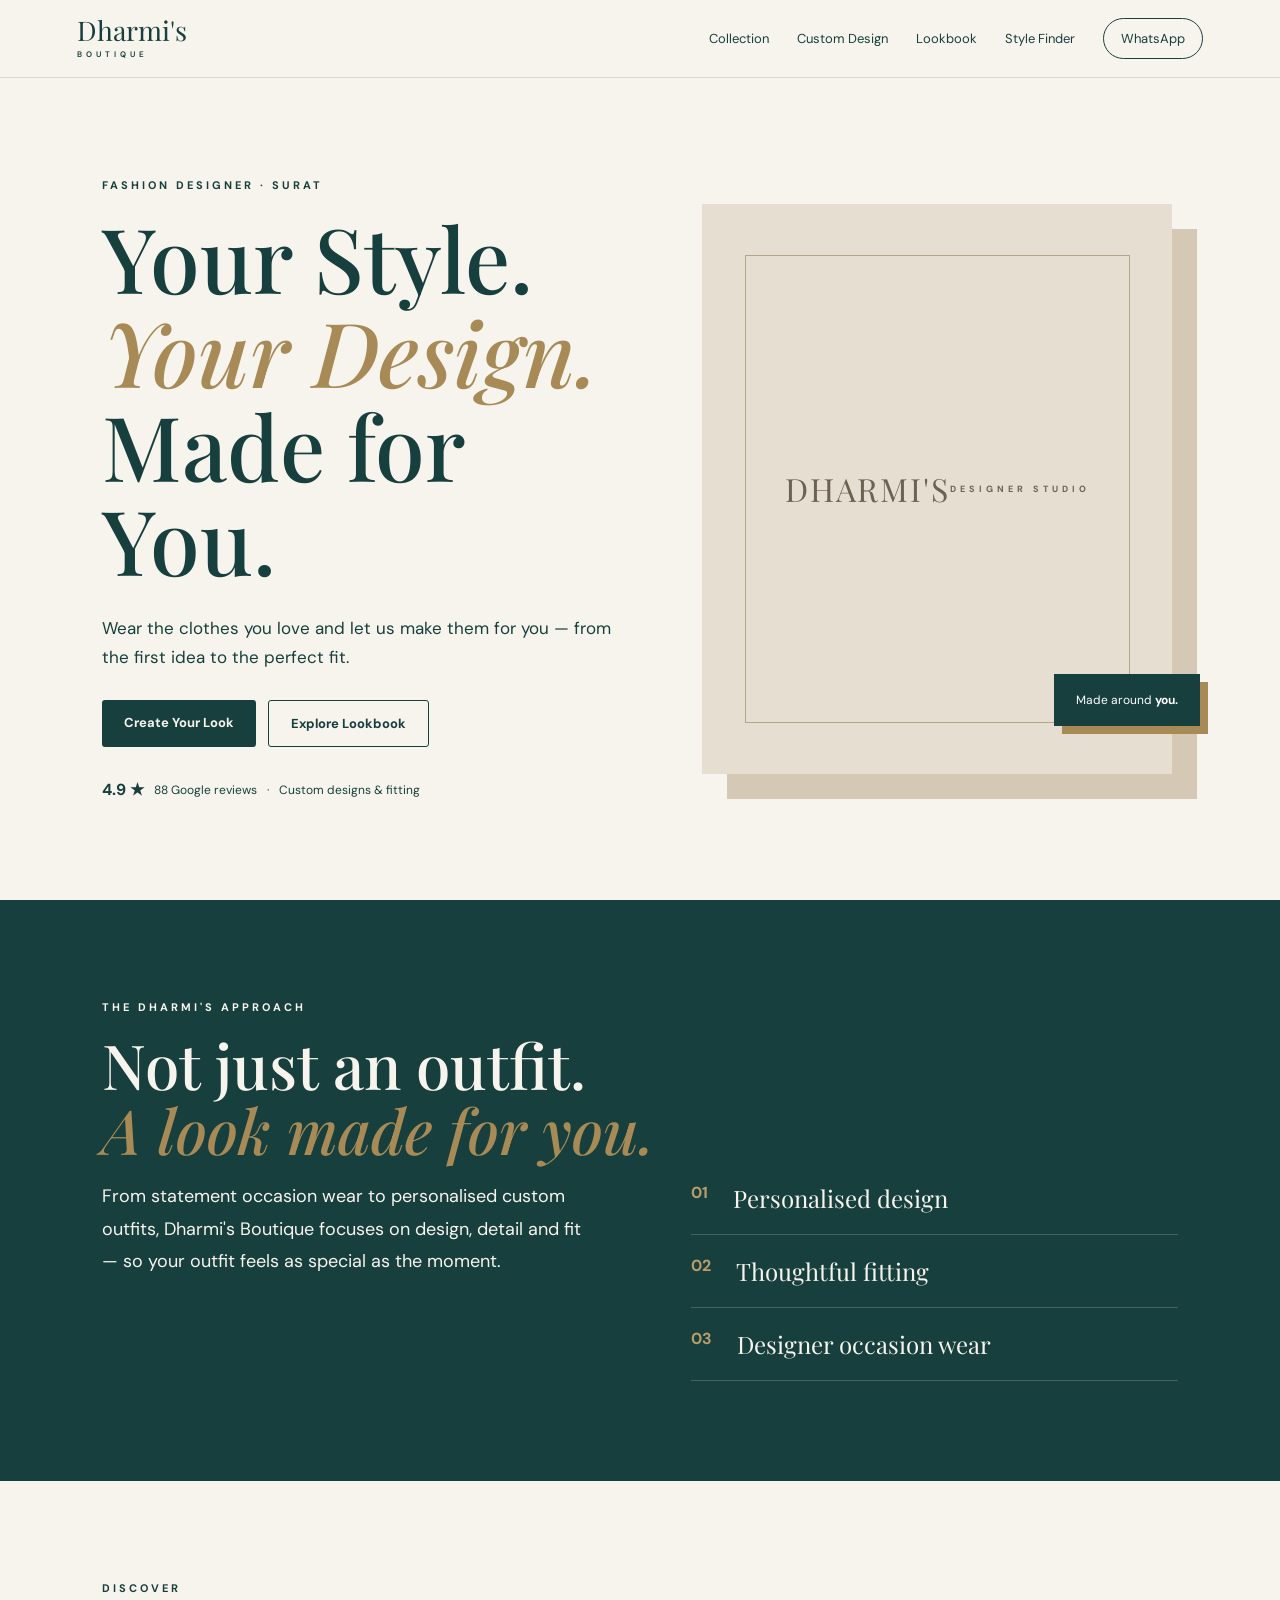
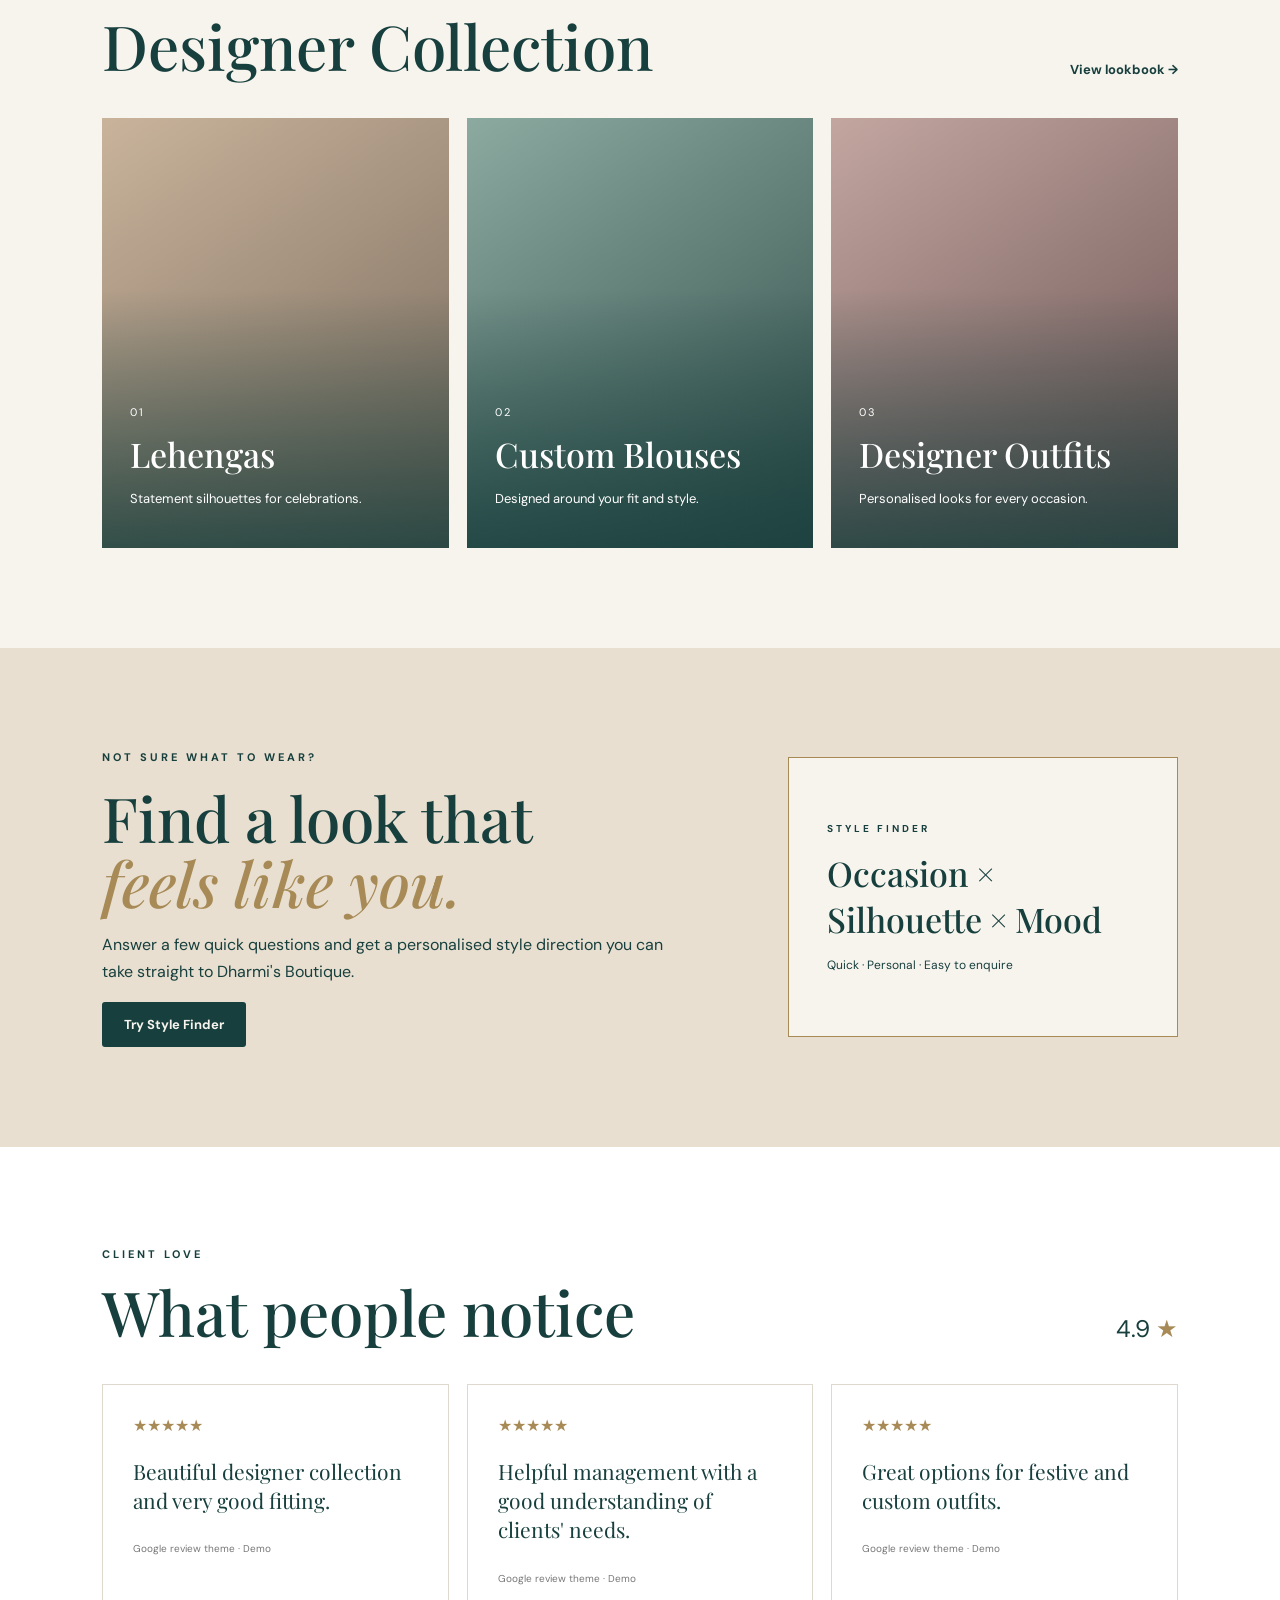
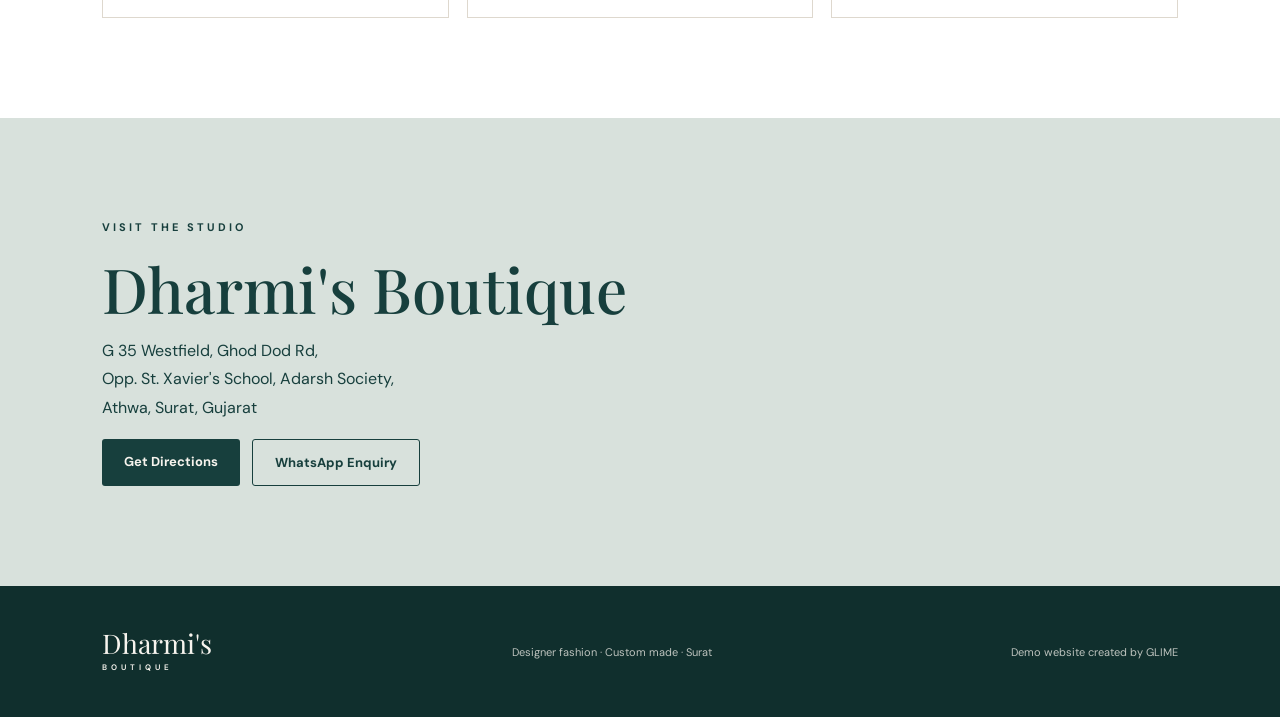
==== index.html @ 1c7befa6 "Add files via upload" ====
<!DOCTYPE html>
<html lang="en">
<head>
  <meta charset="UTF-8">
  <meta name="viewport" content="width=device-width, initial-scale=1.0">
  <meta name="description" content="Dharmi's Boutique — designer fashion, custom outfits and personalised styling in Surat.">
  <title>Dharmi's Boutique | Your Style. Your Design.</title>
  <link rel="preconnect" href="https://fonts.googleapis.com">
  <link rel="preconnect" href="https://fonts.gstatic.com" crossorigin>
  <link href="https://fonts.googleapis.com/css2?family=DM+Sans:wght@400;500;600;700&family=Playfair+Display:wght@500;600;700&display=swap" rel="stylesheet">
  <link rel="stylesheet" href="style.css">
</head>
<body>
<header class="site-header">
  <a class="brand" href="index.html"><span>Dharmi's</span><small>BOUTIQUE</small></a>
  <button class="menu-btn" aria-label="Open menu">☰</button>
  <nav class="nav">
    <a href="#collection">Collection</a>
    <a href="custom-design.html">Custom Design</a>
    <a href="lookbook.html">Lookbook</a>
    <a href="quiz.html">Style Finder</a>
    <a class="nav-cta" href="https://wa.me/917567504456?text=Hi%20Dharmi's%20Boutique%2C%20I%20would%20like%20to%20know%20more." target="_blank" rel="noopener">WhatsApp</a>
  </nav>
</header>

<main>
<section class="hero">
  <div class="hero-copy">
    <p class="eyebrow">FASHION DESIGNER · SURAT</p>
    <h1>Your Style.<br><em>Your Design.</em><br>Made for You.</h1>
    <p class="hero-text">Wear the clothes you love and let us make them for you — from the first idea to the perfect fit.</p>
    <div class="hero-actions">
      <a class="btn primary" href="custom-design.html">Create Your Look</a>
      <a class="btn secondary" href="lookbook.html">Explore Lookbook</a>
    </div>
    <div class="trust"><strong>4.9 ★</strong><span>88 Google reviews</span><span>·</span><span>Custom designs & fitting</span></div>
  </div>
  <div class="hero-art">
    <div class="hero-card">
      <div class="image-placeholder">DHARMI'S<br><small>DESIGNER STUDIO</small></div>
      <div class="floating-note">Made around <b>you.</b></div>
    </div>
  </div>
</section>

<section class="intro section">
  <p class="eyebrow">THE DHARMI'S APPROACH</p>
  <h2>Not just an outfit.<br><em>A look made for you.</em></h2>
  <div class="intro-grid">
    <p>From statement occasion wear to personalised custom outfits, Dharmi's Boutique focuses on design, detail and fit — so your outfit feels as special as the moment.</p>
    <div class="feature-list">
      <div><b>01</b><span>Personalised design</span></div>
      <div><b>02</b><span>Thoughtful fitting</span></div>
      <div><b>03</b><span>Designer occasion wear</span></div>
    </div>
  </div>
</section>

<section id="collection" class="section collection">
  <div class="section-head">
    <div><p class="eyebrow">DISCOVER</p><h2>Designer Collection</h2></div>
    <a href="lookbook.html" class="text-link">View lookbook →</a>
  </div>
  <div class="collection-grid">
    <article class="collection-card card-one"><div><span>01</span><h3>Lehengas</h3><p>Statement silhouettes for celebrations.</p></div></article>
    <article class="collection-card card-two"><div><span>02</span><h3>Custom Blouses</h3><p>Designed around your fit and style.</p></div></article>
    <article class="collection-card card-three"><div><span>03</span><h3>Designer Outfits</h3><p>Personalised looks for every occasion.</p></div></article>
  </div>
</section>

<section class="finder section">
  <div>
    <p class="eyebrow">NOT SURE WHAT TO WEAR?</p>
    <h2>Find a look that<br><em>feels like you.</em></h2>
    <p>Answer a few quick questions and get a personalised style direction you can take straight to Dharmi's Boutique.</p>
    <a class="btn primary" href="quiz.html">Try Style Finder</a>
  </div>
  <div class="finder-box"><span>STYLE FINDER</span><strong>Occasion × Silhouette × Mood</strong><small>Quick · Personal · Easy to enquire</small></div>
</section>

<section class="reviews section">
  <div class="section-head">
    <div><p class="eyebrow">CLIENT LOVE</p><h2>What people notice</h2></div>
    <div class="rating">4.9 <span>★</span></div>
  </div>
  <div class="review-grid">
    <div class="review"><span>★★★★★</span><p>Beautiful designer collection and very good fitting.</p><small>Google review theme · Demo</small></div>
    <div class="review"><span>★★★★★</span><p>Helpful management with a good understanding of clients' needs.</p><small>Google review theme · Demo</small></div>
    <div class="review"><span>★★★★★</span><p>Great options for festive and custom outfits.</p><small>Google review theme · Demo</small></div>
  </div>
</section>

<section class="location section">
  <div><p class="eyebrow">VISIT THE STUDIO</p><h2>Dharmi's Boutique</h2>
    <p>G 35 Westfield, Ghod Dod Rd,<br>Opp. St. Xavier's School, Adarsh Society,<br>Athwa, Surat, Gujarat</p>
    <div class="hero-actions"><a class="btn primary" href="https://www.google.com/maps/search/?api=1&query=Dharmi%27s%20Boutique%20G%2035%20Westfield%20Ghod%20Dod%20Road%20Surat" target="_blank" rel="noopener">Get Directions</a><a class="btn secondary" href="https://wa.me/917567504456" target="_blank" rel="noopener">WhatsApp Enquiry</a></div>
  </div>
</section>
</main>

<footer><div class="brand"><span>Dharmi's</span><small>BOUTIQUE</small></div><p>Designer fashion · Custom made · Surat</p><p>Demo website created by GLIME</p></footer>
<script src="script.js"></script>
</body>
</html>
---- style.css ----
*{box-sizing:border-box}html{scroll-behavior:smooth}body{margin:0;background:#f7f4ee;color:#173f3d;font-family:"DM Sans",sans-serif}a{color:inherit;text-decoration:none}.site-header{height:78px;display:flex;align-items:center;justify-content:space-between;padding:0 6vw;border-bottom:1px solid #ddd8cd;background:#f7f4eecc;backdrop-filter:blur(10px);position:sticky;top:0;z-index:10}.brand{display:flex;flex-direction:column;line-height:.9;font-family:"Playfair Display",serif;font-size:27px}.brand small{font:600 8px "DM Sans";letter-spacing:4px;margin-top:7px}.nav{display:flex;align-items:center;gap:28px;font-size:13px}.nav a:hover,.text-link:hover{opacity:.65}.nav-cta{padding:11px 17px;border:1px solid #173f3d;border-radius:30px}.menu-btn{display:none;background:none;border:0;font-size:25px;color:#173f3d}.hero{min-height:calc(100vh - 78px);display:grid;grid-template-columns:1.05fr .95fr;align-items:center;padding:7vw 8vw;gap:5vw}.eyebrow{font-size:11px;letter-spacing:3px;font-weight:700;margin:0 0 18px}.hero h1,h2{font-family:"Playfair Display",serif;font-weight:500;line-height:1.05}.hero h1{font-size:clamp(50px,7vw,91px);margin:0}.hero h1 em,h2 em{font-weight:500;color:#a78a55}.hero-text{font-size:17px;line-height:1.7;max-width:560px;margin:28px 0}.hero-actions{display:flex;gap:12px;flex-wrap:wrap}.btn{display:inline-block;padding:14px 22px;border-radius:3px;font-weight:700;font-size:13px}.primary{background:#173f3d;color:#f7f4ee}.secondary{border:1px solid #173f3d}.trust{display:flex;gap:10px;align-items:center;margin-top:32px;font-size:12px;flex-wrap:wrap}.trust strong{font-size:16px}.hero-art{display:flex;justify-content:center}.hero-card{width:min(470px,100%);height:570px;background:#e5ded1;position:relative;display:flex;align-items:center;justify-content:center;box-shadow:25px 25px 0 #d5c8b5}.image-placeholder{width:82%;height:82%;display:flex;align-items:center;justify-content:center;text-align:center;border:1px solid #b5a58c;color:#6d6252;font-family:"Playfair Display",serif;font-size:32px;letter-spacing:2px;line-height:1.2}.image-placeholder small{font:700 9px "DM Sans";letter-spacing:4px}.floating-note{position:absolute;right:-28px;bottom:48px;background:#173f3d;color:#fff;padding:18px 22px;font-size:12px;box-shadow:8px 8px 0 #a78a55}.section{padding:100px 8vw}.intro{background:#173f3d;color:#f7f4ee}.intro h2,.finder h2{font-size:clamp(42px,5vw,70px);margin:0 0 45px}.intro-grid{display:grid;grid-template-columns:1fr 1fr;gap:8vw}.intro-grid>p{font-size:18px;line-height:1.8;max-width:520px}.feature-list div{display:flex;gap:25px;padding:20px 0;border-bottom:1px solid #42625f}.feature-list b{color:#b99d6a}.feature-list span{font-family:"Playfair Display";font-size:24px}.section-head{display:flex;justify-content:space-between;align-items:end;margin-bottom:40px}.section h2{font-size:clamp(38px,5vw,62px);margin:0}.text-link{font-weight:700;font-size:13px}.collection-grid{display:grid;grid-template-columns:repeat(3,1fr);gap:18px}.collection-card{min-height:430px;padding:28px;display:flex;align-items:end;position:relative;overflow:hidden;background:#ddd0bd}.collection-card:before{content:"";position:absolute;inset:0;background:linear-gradient(transparent 40%,rgba(23,63,61,.78));}.collection-card>div{position:relative;color:#fff}.card-one{background:linear-gradient(145deg,#c9b39b,#76685b)}.card-two{background:linear-gradient(145deg,#8caaa0,#304c48)}.card-three{background:linear-gradient(145deg,#c3a6a0,#665050)}.collection-card span{font-size:11px;letter-spacing:2px}.collection-card h3{font:500 34px "Playfair Display";margin:10px 0}.collection-card p{font-size:13px}.finder{background:#e8dfd0;display:grid;grid-template-columns:1.2fr .8fr;gap:8vw;align-items:center}.finder p{max-width:580px;line-height:1.7}.finder-box{min-height:280px;border:1px solid #a78a55;padding:38px;display:flex;flex-direction:column;justify-content:center;gap:15px;background:#f7f4ee}.finder-box span{font-size:10px;letter-spacing:3px;font-weight:700}.finder-box strong{font:500 34px "Playfair Display"}.finder-box small{font-size:12px}.reviews{background:#fff}.rating{font-size:24px}.rating span,.review span{color:#a78a55}.review-grid{display:grid;grid-template-columns:repeat(3,1fr);gap:18px}.review{padding:30px;border:1px solid #ded8ce;min-height:190px}.review p{font-family:"Playfair Display";font-size:21px;line-height:1.4}.review small{font-size:10px;color:#777}.location{background:#d8e1dc}.location p{line-height:1.8}footer{padding:45px 8vw;display:flex;justify-content:space-between;align-items:center;gap:20px;flex-wrap:wrap;background:#102f2d;color:#f7f4ee}footer p{font-size:11px;opacity:.75}.quiz-wrap{max-width:850px;margin:auto}.quiz-card{background:#fff;padding:40px;border:1px solid #ded8ce}.question{margin-bottom:35px}.question h3{font:500 28px "Playfair Display"}.options{display:flex;flex-wrap:wrap;gap:10px}.options button{padding:13px 18px;border:1px solid #cfc7b9;background:#f7f4ee;border-radius:2px;cursor:pointer;color:#173f3d}.options button.active{background:#173f3d;color:#fff}.result{margin-top:30px;padding:25px;background:#e8dfd0;display:none}.form-grid{display:grid;grid-template-columns:1fr 1fr;gap:15px}.input,textarea,select{width:100%;padding:14px;border:1px solid #cfc7b9;background:#fff;font:inherit}.full{grid-column:1/-1}textarea{min-height:120px}.lookbook-frame{min-height:65vh;background:#fff;border:1px solid #ddd8cd;padding:30px}.glime-status{padding:12px 16px;background:#e8dfd0;font-size:12px;margin-bottom:20px}@media(max-width:800px){.nav{display:none}.menu-btn{display:block}.site-header{padding:0 5vw}.hero{grid-template-columns:1fr;padding:60px 7vw}.hero-art{margin-top:35px}.hero-card{height:430px}.intro-grid,.finder,.collection-grid,.review-grid{grid-template-columns:1fr}.section{padding:70px 7vw}.section-head{align-items:start;gap:20px;flex-direction:column}.form-grid{grid-template-columns:1fr}.full{grid-column:auto}}
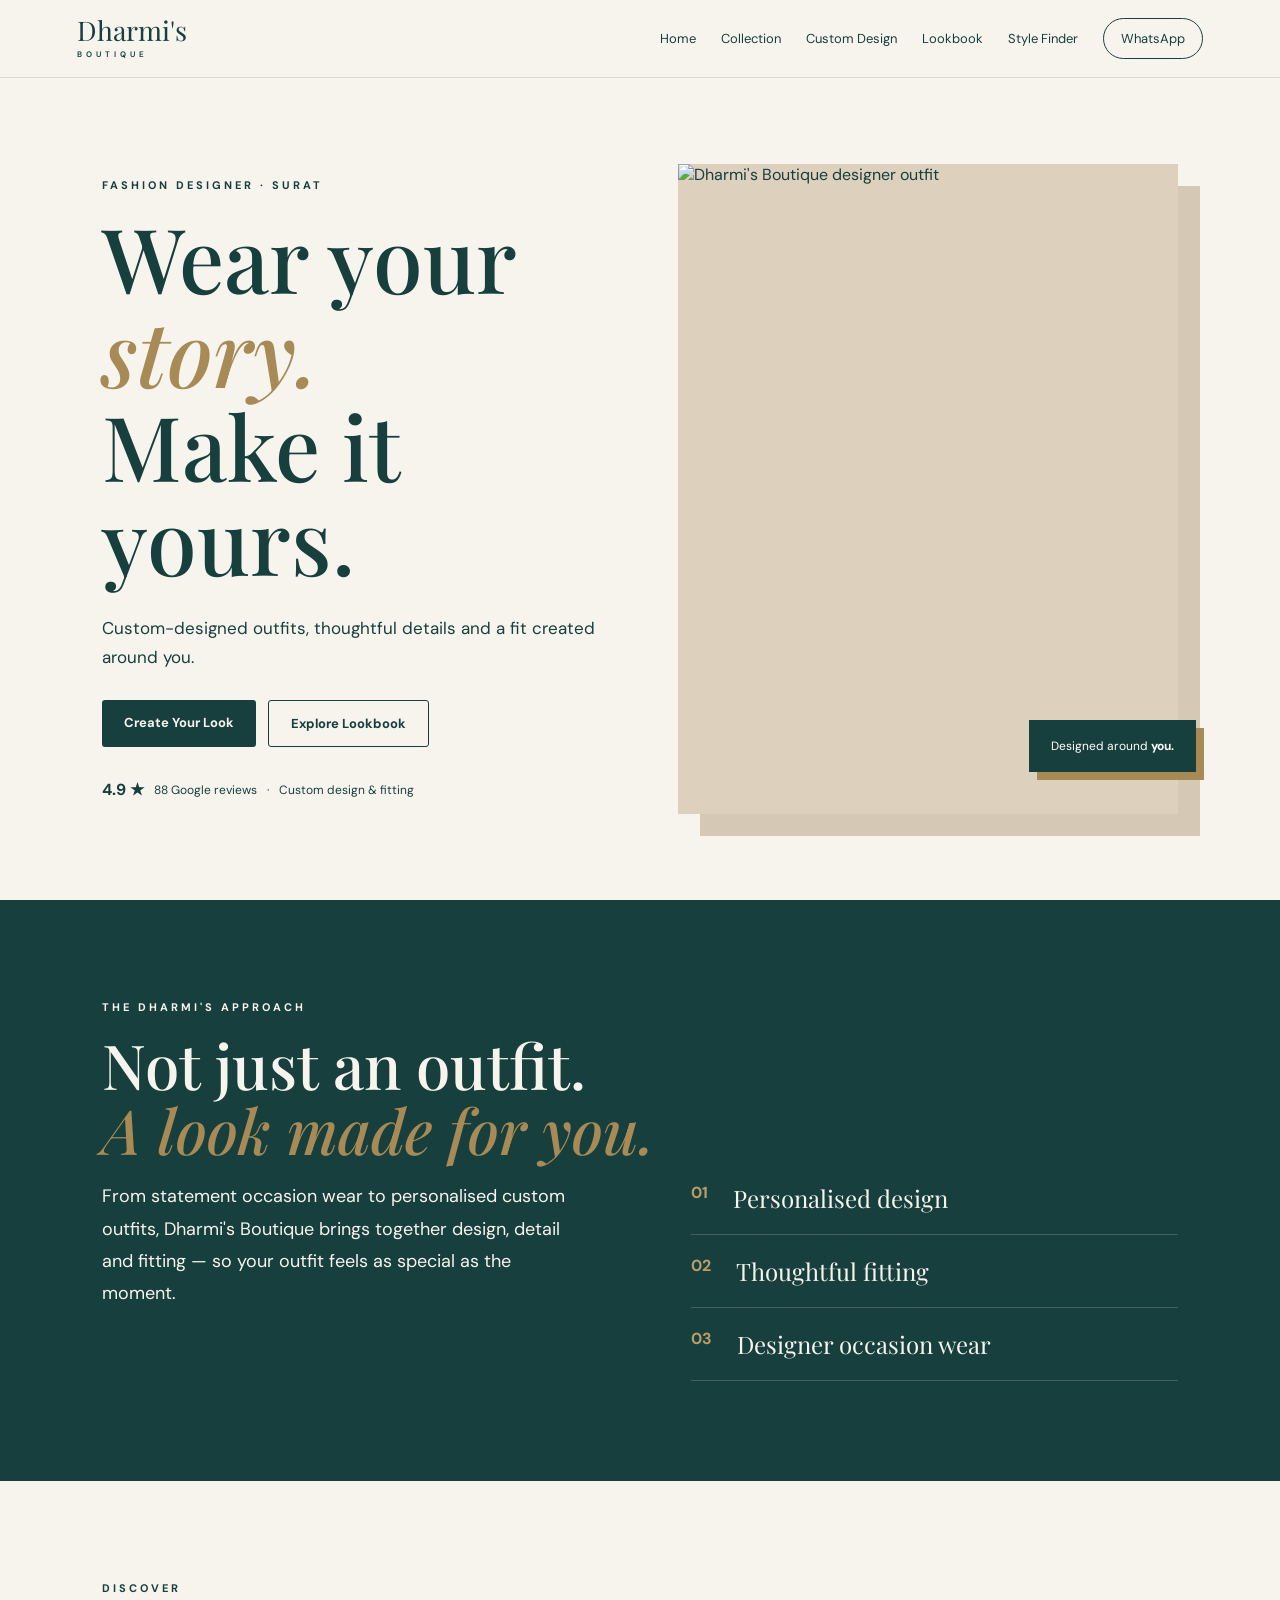
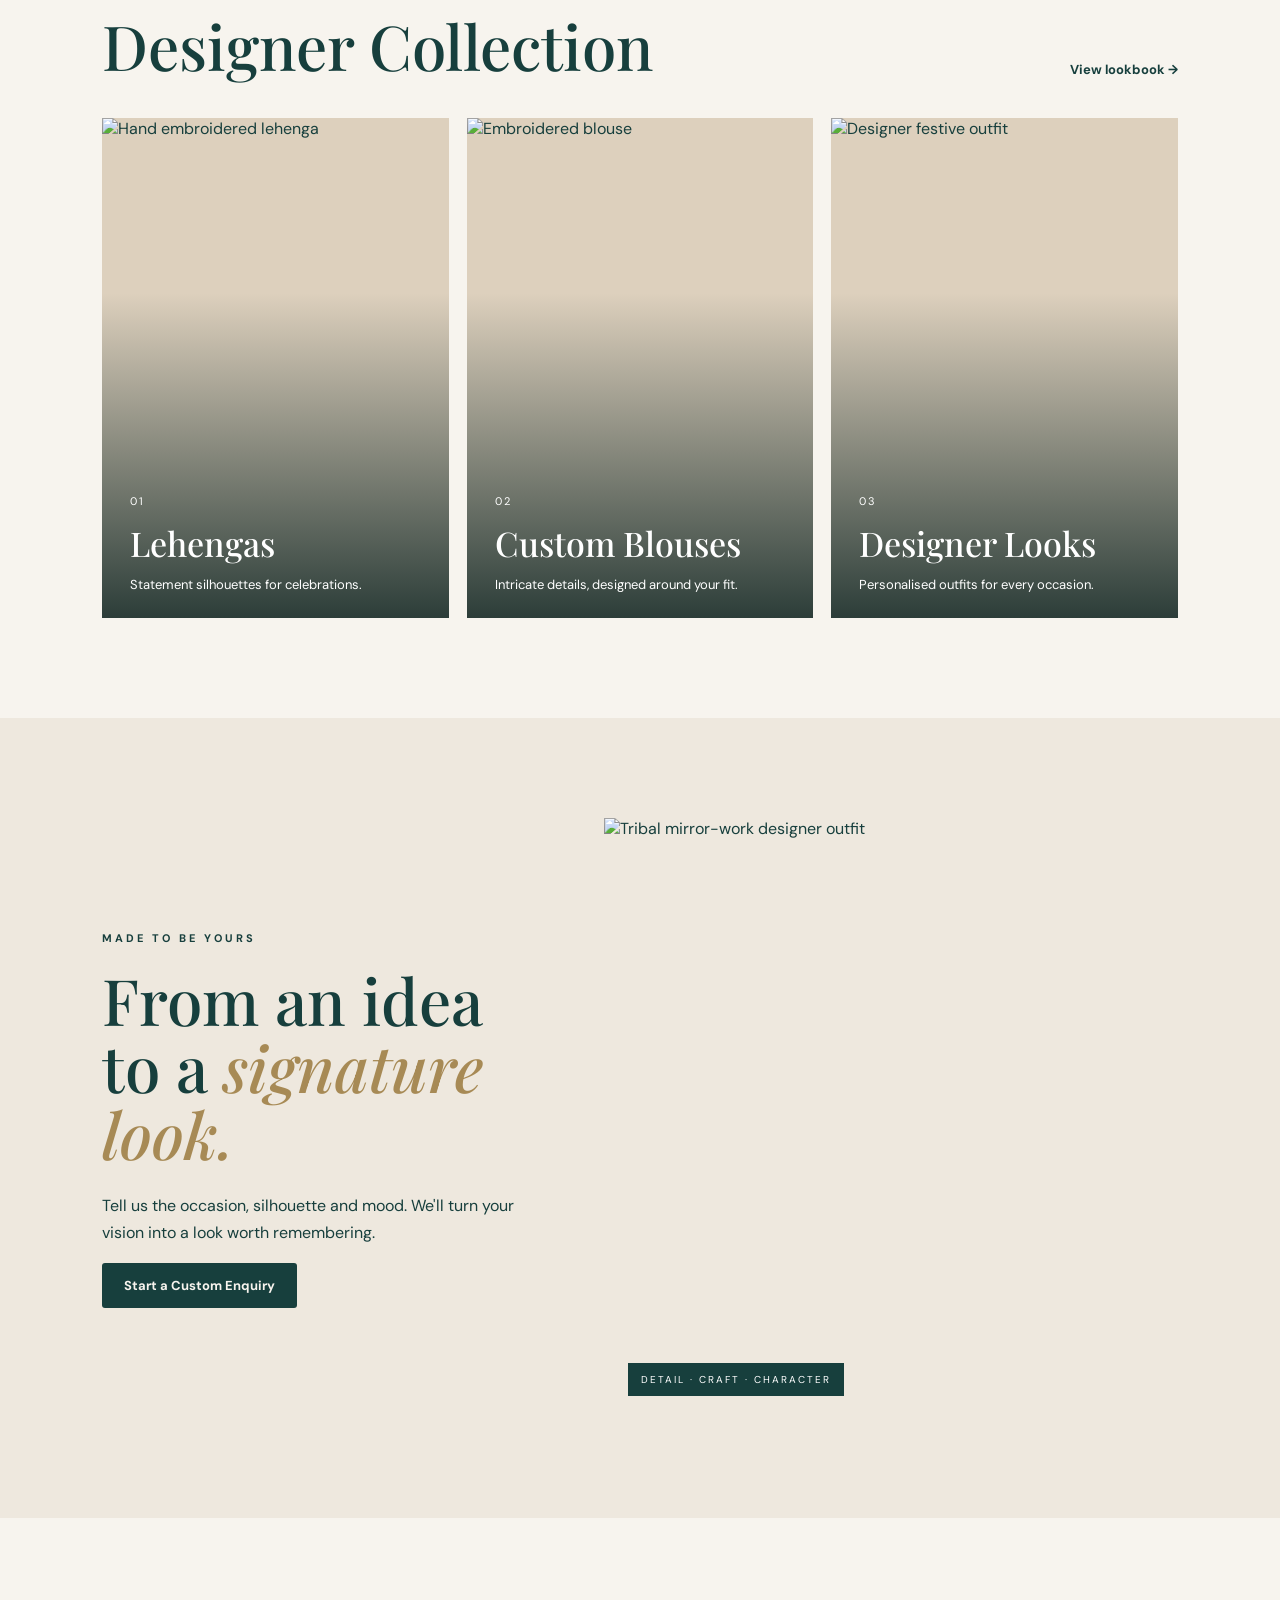
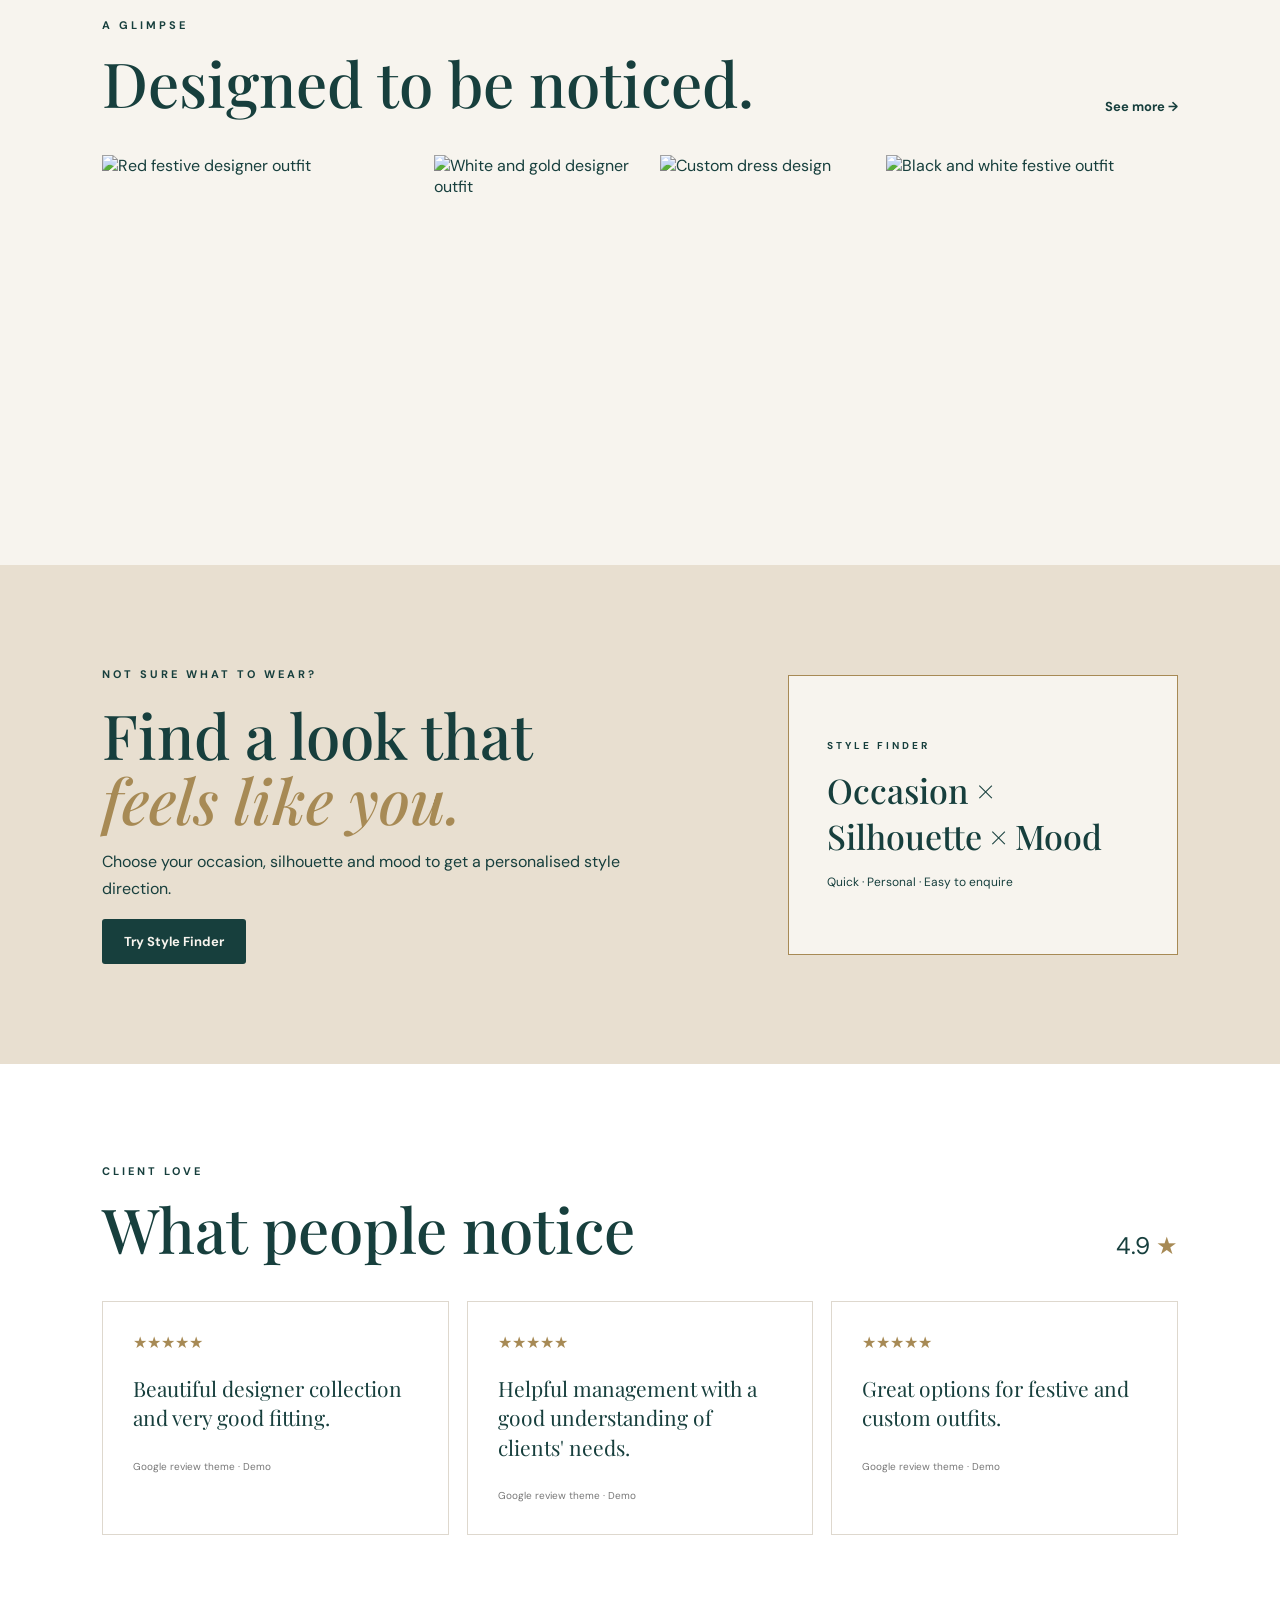
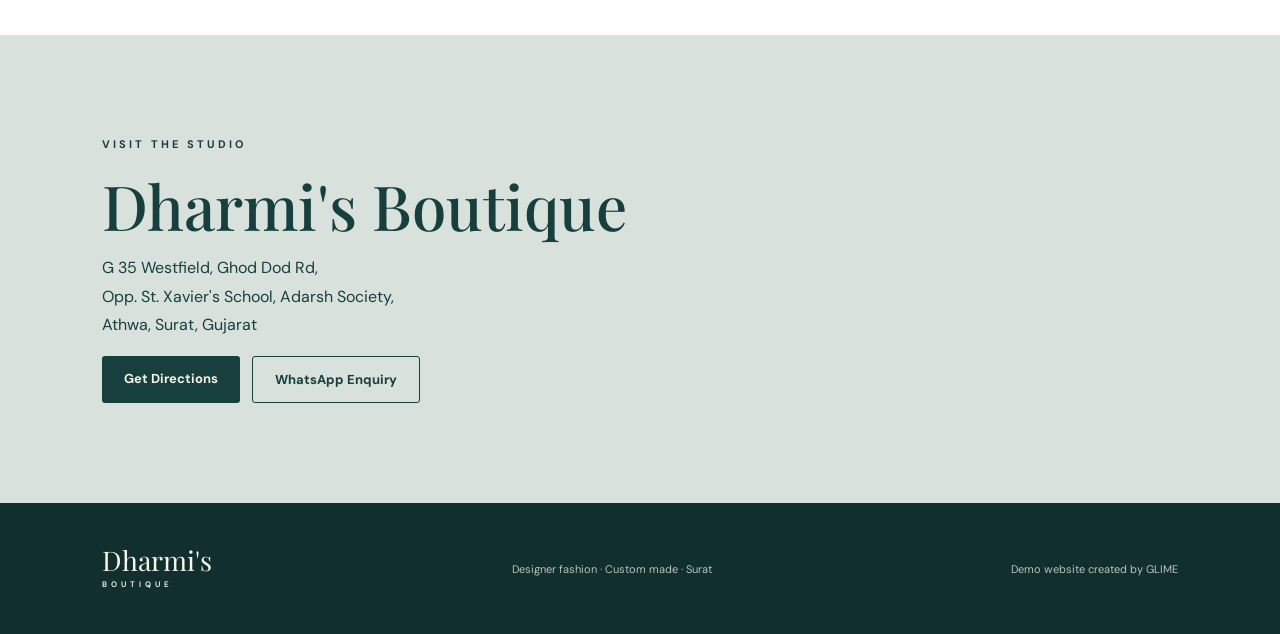
==== commit c2a25872: "Add files via upload" ====
--- a/index.html
+++ b/index.html
@@ -1,21 +1,22 @@
 <!DOCTYPE html>
 <html lang="en">
 <head>
-  <meta charset="UTF-8">
-  <meta name="viewport" content="width=device-width, initial-scale=1.0">
-  <meta name="description" content="Dharmi's Boutique — designer fashion, custom outfits and personalised styling in Surat.">
-  <title>Dharmi's Boutique | Your Style. Your Design.</title>
-  <link rel="preconnect" href="https://fonts.googleapis.com">
-  <link rel="preconnect" href="https://fonts.gstatic.com" crossorigin>
-  <link href="https://fonts.googleapis.com/css2?family=DM+Sans:wght@400;500;600;700&family=Playfair+Display:wght@500;600;700&display=swap" rel="stylesheet">
-  <link rel="stylesheet" href="style.css">
+<meta charset="UTF-8">
+<meta name="viewport" content="width=device-width, initial-scale=1.0">
+<meta name="description" content="Dharmi's Boutique — designer fashion, custom outfits and personalised styling in Surat.">
+<title>Dharmi's Boutique | Your Style. Your Design.</title>
+<link rel="preconnect" href="https://fonts.googleapis.com">
+<link rel="preconnect" href="https://fonts.gstatic.com" crossorigin>
+<link href="https://fonts.googleapis.com/css2?family=DM+Sans:wght@400;500;600;700&family=Playfair+Display:wght@500;600;700&display=swap" rel="stylesheet">
+<link rel="stylesheet" href="style.css">
 </head>
 <body>
 <header class="site-header">
   <a class="brand" href="index.html"><span>Dharmi's</span><small>BOUTIQUE</small></a>
-  <button class="menu-btn" aria-label="Open menu">☰</button>
+  <button class="menu-btn" aria-label="Open menu" aria-expanded="false">☰</button>
   <nav class="nav">
-    <a href="#collection">Collection</a>
+    <a href="index.html">Home</a>
+    <a href="index.html#collection">Collection</a>
     <a href="custom-design.html">Custom Design</a>
     <a href="lookbook.html">Lookbook</a>
     <a href="quiz.html">Style Finder</a>
@@ -24,22 +25,20 @@
 </header>
 
 <main>
-<section class="hero">
+<section class="hero premium-hero">
   <div class="hero-copy">
     <p class="eyebrow">FASHION DESIGNER · SURAT</p>
-    <h1>Your Style.<br><em>Your Design.</em><br>Made for You.</h1>
-    <p class="hero-text">Wear the clothes you love and let us make them for you — from the first idea to the perfect fit.</p>
+    <h1>Wear your<br><em>story.</em><br>Make it yours.</h1>
+    <p class="hero-text">Custom-designed outfits, thoughtful details and a fit created around you.</p>
     <div class="hero-actions">
       <a class="btn primary" href="custom-design.html">Create Your Look</a>
       <a class="btn secondary" href="lookbook.html">Explore Lookbook</a>
     </div>
-    <div class="trust"><strong>4.9 ★</strong><span>88 Google reviews</span><span>·</span><span>Custom designs & fitting</span></div>
+    <div class="trust"><strong>4.9 ★</strong><span>88 Google reviews</span><span>·</span><span>Custom design & fitting</span></div>
   </div>
   <div class="hero-art">
-    <div class="hero-card">
-      <div class="image-placeholder">DHARMI'S<br><small>DESIGNER STUDIO</small></div>
-      <div class="floating-note">Made around <b>you.</b></div>
-    </div>
+    <div class="hero-image"><img src="hero.jpg" alt="Dharmi's Boutique designer outfit"></div>
+    <div class="floating-note">Designed around <b>you.</b></div>
   </div>
 </section>
 
@@ -47,7 +46,7 @@
   <p class="eyebrow">THE DHARMI'S APPROACH</p>
   <h2>Not just an outfit.<br><em>A look made for you.</em></h2>
   <div class="intro-grid">
-    <p>From statement occasion wear to personalised custom outfits, Dharmi's Boutique focuses on design, detail and fit — so your outfit feels as special as the moment.</p>
+    <p>From statement occasion wear to personalised custom outfits, Dharmi's Boutique brings together design, detail and fitting — so your outfit feels as special as the moment.</p>
     <div class="feature-list">
       <div><b>01</b><span>Personalised design</span></div>
       <div><b>02</b><span>Thoughtful fitting</span></div>
@@ -62,27 +61,34 @@
     <a href="lookbook.html" class="text-link">View lookbook →</a>
   </div>
   <div class="collection-grid">
-    <article class="collection-card card-one"><div><span>01</span><h3>Lehengas</h3><p>Statement silhouettes for celebrations.</p></div></article>
-    <article class="collection-card card-two"><div><span>02</span><h3>Custom Blouses</h3><p>Designed around your fit and style.</p></div></article>
-    <article class="collection-card card-three"><div><span>03</span><h3>Designer Outfits</h3><p>Personalised looks for every occasion.</p></div></article>
+    <a class="collection-card" href="lookbook.html"><img src="lehenga-display.jpg" alt="Hand embroidered lehenga"><div><span>01</span><h3>Lehengas</h3><p>Statement silhouettes for celebrations.</p></div></a>
+    <a class="collection-card" href="lookbook.html"><img src="blouse-maroon.jpg" alt="Embroidered blouse"><div><span>02</span><h3>Custom Blouses</h3><p>Intricate details, designed around your fit.</p></div></a>
+    <a class="collection-card" href="lookbook.html"><img src="navratri-blue.jpg" alt="Designer festive outfit"><div><span>03</span><h3>Designer Looks</h3><p>Personalised outfits for every occasion.</p></div></a>
+  </div>
+</section>
+
+<section class="editorial section">
+  <div class="editorial-copy"><p class="eyebrow">MADE TO BE YOURS</p><h2>From an idea<br>to a <em>signature look.</em></h2><p>Tell us the occasion, silhouette and mood. We'll turn your vision into a look worth remembering.</p><a class="btn primary" href="custom-design.html">Start a Custom Enquiry</a></div>
+  <div class="editorial-image"><img src="tribal.jpg" alt="Tribal mirror-work designer outfit"><span>DETAIL · CRAFT · CHARACTER</span></div>
+</section>
+
+<section class="gallery-strip section">
+  <div class="section-head"><div><p class="eyebrow">A GLIMPSE</p><h2>Designed to be noticed.</h2></div><a href="lookbook.html" class="text-link">See more →</a></div>
+  <div class="gallery-grid">
+    <img src="red.jpg" alt="Red festive designer outfit">
+    <img src="whitegold.jpg" alt="White and gold designer outfit">
+    <img src="custom-dress.jpg" alt="Custom dress design">
+    <img src="blackwhite.jpg" alt="Black and white festive outfit">
   </div>
 </section>
 
 <section class="finder section">
-  <div>
-    <p class="eyebrow">NOT SURE WHAT TO WEAR?</p>
-    <h2>Find a look that<br><em>feels like you.</em></h2>
-    <p>Answer a few quick questions and get a personalised style direction you can take straight to Dharmi's Boutique.</p>
-    <a class="btn primary" href="quiz.html">Try Style Finder</a>
-  </div>
+  <div><p class="eyebrow">NOT SURE WHAT TO WEAR?</p><h2>Find a look that<br><em>feels like you.</em></h2><p>Choose your occasion, silhouette and mood to get a personalised style direction.</p><a class="btn primary" href="quiz.html">Try Style Finder</a></div>
   <div class="finder-box"><span>STYLE FINDER</span><strong>Occasion × Silhouette × Mood</strong><small>Quick · Personal · Easy to enquire</small></div>
 </section>
 
 <section class="reviews section">
-  <div class="section-head">
-    <div><p class="eyebrow">CLIENT LOVE</p><h2>What people notice</h2></div>
-    <div class="rating">4.9 <span>★</span></div>
-  </div>
+  <div class="section-head"><div><p class="eyebrow">CLIENT LOVE</p><h2>What people notice</h2></div><div class="rating">4.9 <span>★</span></div></div>
   <div class="review-grid">
     <div class="review"><span>★★★★★</span><p>Beautiful designer collection and very good fitting.</p><small>Google review theme · Demo</small></div>
     <div class="review"><span>★★★★★</span><p>Helpful management with a good understanding of clients' needs.</p><small>Google review theme · Demo</small></div>
@@ -91,13 +97,9 @@
 </section>
 
 <section class="location section">
-  <div><p class="eyebrow">VISIT THE STUDIO</p><h2>Dharmi's Boutique</h2>
-    <p>G 35 Westfield, Ghod Dod Rd,<br>Opp. St. Xavier's School, Adarsh Society,<br>Athwa, Surat, Gujarat</p>
-    <div class="hero-actions"><a class="btn primary" href="https://www.google.com/maps/search/?api=1&query=Dharmi%27s%20Boutique%20G%2035%20Westfield%20Ghod%20Dod%20Road%20Surat" target="_blank" rel="noopener">Get Directions</a><a class="btn secondary" href="https://wa.me/917567504456" target="_blank" rel="noopener">WhatsApp Enquiry</a></div>
-  </div>
+  <div><p class="eyebrow">VISIT THE STUDIO</p><h2>Dharmi's Boutique</h2><p>G 35 Westfield, Ghod Dod Rd,<br>Opp. St. Xavier's School, Adarsh Society,<br>Athwa, Surat, Gujarat</p><div class="hero-actions"><a class="btn primary" href="https://www.google.com/maps/search/?api=1&query=Dharmi%27s%20Boutique%20G%2035%20Westfield%20Ghod%20Dod%20Road%20Surat" target="_blank" rel="noopener">Get Directions</a><a class="btn secondary" href="https://wa.me/917567504456" target="_blank" rel="noopener">WhatsApp Enquiry</a></div></div>
 </section>
 </main>
-
 <footer><div class="brand"><span>Dharmi's</span><small>BOUTIQUE</small></div><p>Designer fashion · Custom made · Surat</p><p>Demo website created by GLIME</p></footer>
 <script src="script.js"></script>
 </body>
--- a/style.css
+++ b/style.css
@@ -1 +1,95 @@
-*{box-sizing:border-box}html{scroll-behavior:smooth}body{margin:0;background:#f7f4ee;color:#173f3d;font-family:"DM Sans",sans-serif}a{color:inherit;text-decoration:none}.site-header{height:78px;display:flex;align-items:center;justify-content:space-between;padding:0 6vw;border-bottom:1px solid #ddd8cd;background:#f7f4eecc;backdrop-filter:blur(10px);position:sticky;top:0;z-index:10}.brand{display:flex;flex-direction:column;line-height:.9;font-family:"Playfair Display",serif;font-size:27px}.brand small{font:600 8px "DM Sans";letter-spacing:4px;margin-top:7px}.nav{display:flex;align-items:center;gap:28px;font-size:13px}.nav a:hover,.text-link:hover{opacity:.65}.nav-cta{padding:11px 17px;border:1px solid #173f3d;border-radius:30px}.menu-btn{display:none;background:none;border:0;font-size:25px;color:#173f3d}.hero{min-height:calc(100vh - 78px);display:grid;grid-template-columns:1.05fr .95fr;align-items:center;padding:7vw 8vw;gap:5vw}.eyebrow{font-size:11px;letter-spacing:3px;font-weight:700;margin:0 0 18px}.hero h1,h2{font-family:"Playfair Display",serif;font-weight:500;line-height:1.05}.hero h1{font-size:clamp(50px,7vw,91px);margin:0}.hero h1 em,h2 em{font-weight:500;color:#a78a55}.hero-text{font-size:17px;line-height:1.7;max-width:560px;margin:28px 0}.hero-actions{display:flex;gap:12px;flex-wrap:wrap}.btn{display:inline-block;padding:14px 22px;border-radius:3px;font-weight:700;font-size:13px}.primary{background:#173f3d;color:#f7f4ee}.secondary{border:1px solid #173f3d}.trust{display:flex;gap:10px;align-items:center;margin-top:32px;font-size:12px;flex-wrap:wrap}.trust strong{font-size:16px}.hero-art{display:flex;justify-content:center}.hero-card{width:min(470px,100%);height:570px;background:#e5ded1;position:relative;display:flex;align-items:center;justify-content:center;box-shadow:25px 25px 0 #d5c8b5}.image-placeholder{width:82%;height:82%;display:flex;align-items:center;justify-content:center;text-align:center;border:1px solid #b5a58c;color:#6d6252;font-family:"Playfair Display",serif;font-size:32px;letter-spacing:2px;line-height:1.2}.image-placeholder small{font:700 9px "DM Sans";letter-spacing:4px}.floating-note{position:absolute;right:-28px;bottom:48px;background:#173f3d;color:#fff;padding:18px 22px;font-size:12px;box-shadow:8px 8px 0 #a78a55}.section{padding:100px 8vw}.intro{background:#173f3d;color:#f7f4ee}.intro h2,.finder h2{font-size:clamp(42px,5vw,70px);margin:0 0 45px}.intro-grid{display:grid;grid-template-columns:1fr 1fr;gap:8vw}.intro-grid>p{font-size:18px;line-height:1.8;max-width:520px}.feature-list div{display:flex;gap:25px;padding:20px 0;border-bottom:1px solid #42625f}.feature-list b{color:#b99d6a}.feature-list span{font-family:"Playfair Display";font-size:24px}.section-head{display:flex;justify-content:space-between;align-items:end;margin-bottom:40px}.section h2{font-size:clamp(38px,5vw,62px);margin:0}.text-link{font-weight:700;font-size:13px}.collection-grid{display:grid;grid-template-columns:repeat(3,1fr);gap:18px}.collection-card{min-height:430px;padding:28px;display:flex;align-items:end;position:relative;overflow:hidden;background:#ddd0bd}.collection-card:before{content:"";position:absolute;inset:0;background:linear-gradient(transparent 40%,rgba(23,63,61,.78));}.collection-card>div{position:relative;color:#fff}.card-one{background:linear-gradient(145deg,#c9b39b,#76685b)}.card-two{background:linear-gradient(145deg,#8caaa0,#304c48)}.card-three{background:linear-gradient(145deg,#c3a6a0,#665050)}.collection-card span{font-size:11px;letter-spacing:2px}.collection-card h3{font:500 34px "Playfair Display";margin:10px 0}.collection-card p{font-size:13px}.finder{background:#e8dfd0;display:grid;grid-template-columns:1.2fr .8fr;gap:8vw;align-items:center}.finder p{max-width:580px;line-height:1.7}.finder-box{min-height:280px;border:1px solid #a78a55;padding:38px;display:flex;flex-direction:column;justify-content:center;gap:15px;background:#f7f4ee}.finder-box span{font-size:10px;letter-spacing:3px;font-weight:700}.finder-box strong{font:500 34px "Playfair Display"}.finder-box small{font-size:12px}.reviews{background:#fff}.rating{font-size:24px}.rating span,.review span{color:#a78a55}.review-grid{display:grid;grid-template-columns:repeat(3,1fr);gap:18px}.review{padding:30px;border:1px solid #ded8ce;min-height:190px}.review p{font-family:"Playfair Display";font-size:21px;line-height:1.4}.review small{font-size:10px;color:#777}.location{background:#d8e1dc}.location p{line-height:1.8}footer{padding:45px 8vw;display:flex;justify-content:space-between;align-items:center;gap:20px;flex-wrap:wrap;background:#102f2d;color:#f7f4ee}footer p{font-size:11px;opacity:.75}.quiz-wrap{max-width:850px;margin:auto}.quiz-card{background:#fff;padding:40px;border:1px solid #ded8ce}.question{margin-bottom:35px}.question h3{font:500 28px "Playfair Display"}.options{display:flex;flex-wrap:wrap;gap:10px}.options button{padding:13px 18px;border:1px solid #cfc7b9;background:#f7f4ee;border-radius:2px;cursor:pointer;color:#173f3d}.options button.active{background:#173f3d;color:#fff}.result{margin-top:30px;padding:25px;background:#e8dfd0;display:none}.form-grid{display:grid;grid-template-columns:1fr 1fr;gap:15px}.input,textarea,select{width:100%;padding:14px;border:1px solid #cfc7b9;background:#fff;font:inherit}.full{grid-column:1/-1}textarea{min-height:120px}.lookbook-frame{min-height:65vh;background:#fff;border:1px solid #ddd8cd;padding:30px}.glime-status{padding:12px 16px;background:#e8dfd0;font-size:12px;margin-bottom:20px}@media(max-width:800px){.nav{display:none}.menu-btn{display:block}.site-header{padding:0 5vw}.hero{grid-template-columns:1fr;padding:60px 7vw}.hero-art{margin-top:35px}.hero-card{height:430px}.intro-grid,.finder,.collection-grid,.review-grid{grid-template-columns:1fr}.section{padding:70px 7vw}.section-head{align-items:start;gap:20px;flex-direction:column}.form-grid{grid-template-columns:1fr}.full{grid-column:auto}}
+*{box-sizing:border-box}
+html{scroll-behavior:smooth}
+body{margin:0;background:#f7f4ee;color:#173f3d;font-family:"DM Sans",sans-serif}
+a{color:inherit;text-decoration:none}
+img{display:block;max-width:100%}
+.site-header{height:78px;display:flex;align-items:center;justify-content:space-between;padding:0 6vw;border-bottom:1px solid #ddd8cd;background:rgba(247,244,238,.94);backdrop-filter:blur(12px);position:sticky;top:0;z-index:20}
+.brand{display:flex;flex-direction:column;line-height:.9;font-family:"Playfair Display",serif;font-size:27px}
+.brand small{font:600 8px "DM Sans";letter-spacing:4px;margin-top:7px}
+.nav{display:flex;align-items:center;gap:25px;font-size:13px}
+.nav a:hover,.text-link:hover{opacity:.65}
+.nav-cta{padding:11px 17px;border:1px solid #173f3d;border-radius:30px}
+.menu-btn{display:none;background:none;border:0;font-size:25px;color:#173f3d;cursor:pointer}
+.hero{min-height:calc(100vh - 78px);display:grid;grid-template-columns:1fr 1fr;align-items:center;padding:6vw 8vw;gap:6vw}
+.eyebrow{font-size:11px;letter-spacing:3px;font-weight:700;margin:0 0 18px}
+.hero h1,h2{font-family:"Playfair Display",serif;font-weight:500;line-height:1.05}
+.hero h1{font-size:clamp(50px,7vw,92px);margin:0}
+.hero h1 em,h2 em{font-weight:500;color:#a78a55}
+.hero-text{font-size:17px;line-height:1.7;max-width:560px;margin:28px 0}
+.hero-actions{display:flex;gap:12px;flex-wrap:wrap}
+.btn{display:inline-block;padding:14px 22px;border-radius:3px;font-weight:700;font-size:13px;transition:.2s}
+.btn:hover{transform:translateY(-2px)}
+.primary{background:#173f3d;color:#f7f4ee}
+.secondary{border:1px solid #173f3d}
+.trust{display:flex;gap:10px;align-items:center;margin-top:32px;font-size:12px;flex-wrap:wrap}
+.trust strong{font-size:16px}
+.hero-art{position:relative;display:flex;justify-content:center}
+.hero-image{width:min(510px,100%);height:650px;overflow:hidden;background:#ddd0bd;box-shadow:22px 22px 0 #d5c8b5}
+.hero-image img{width:100%;height:100%;object-fit:cover;object-position:center}
+.floating-note{position:absolute;right:-18px;bottom:42px;background:#173f3d;color:#fff;padding:18px 22px;font-size:12px;box-shadow:8px 8px 0 #a78a55}
+.section{padding:100px 8vw}
+.intro{background:#173f3d;color:#f7f4ee}
+.intro h2,.finder h2{font-size:clamp(42px,5vw,70px);margin:0 0 45px}
+.intro-grid{display:grid;grid-template-columns:1fr 1fr;gap:8vw}
+.intro-grid>p{font-size:18px;line-height:1.8;max-width:520px}
+.feature-list div{display:flex;gap:25px;padding:20px 0;border-bottom:1px solid #42625f}
+.feature-list b{color:#b99d6a}
+.feature-list span{font-family:"Playfair Display";font-size:24px}
+.section-head{display:flex;justify-content:space-between;align-items:end;margin-bottom:40px}
+.section h2{font-size:clamp(38px,5vw,62px);margin:0}
+.text-link{font-weight:700;font-size:13px}
+.collection-grid{display:grid;grid-template-columns:repeat(3,1fr);gap:18px}
+.collection-card{min-height:500px;position:relative;overflow:hidden;background:#ddd0bd}
+.collection-card img{position:absolute;inset:0;width:100%;height:100%;object-fit:cover;transition:transform .5s}
+.collection-card:hover img{transform:scale(1.04)}
+.collection-card:after{content:"";position:absolute;inset:0;background:linear-gradient(transparent 35%,rgba(15,37,35,.86))}
+.collection-card>div{position:absolute;left:28px;right:28px;bottom:25px;z-index:2;color:#fff}
+.collection-card span{font-size:11px;letter-spacing:2px}
+.collection-card h3{font:500 34px "Playfair Display";margin:10px 0}
+.collection-card p{font-size:13px;margin:0}
+.editorial{display:grid;grid-template-columns:.85fr 1.15fr;gap:6vw;align-items:center;background:#eee8de}
+.editorial-copy p{line-height:1.7;max-width:520px}
+.editorial-copy h2{font-size:clamp(42px,5vw,68px);margin:0 0 25px}
+.editorial-image{height:600px;position:relative;overflow:hidden}
+.editorial-image img{width:100%;height:100%;object-fit:cover}
+.editorial-image span{position:absolute;left:24px;bottom:22px;background:#173f3d;color:#fff;padding:10px 13px;font-size:10px;letter-spacing:2px}
+.gallery-strip{background:#f7f4ee}
+.gallery-grid{display:grid;grid-template-columns:1.2fr .8fr .8fr 1.1fr;gap:14px;align-items:stretch}
+.gallery-grid img{width:100%;height:310px;object-fit:cover}
+.finder{background:#e8dfd0;display:grid;grid-template-columns:1.2fr .8fr;gap:8vw;align-items:center}
+.finder p{max-width:580px;line-height:1.7}
+.finder-box{min-height:280px;border:1px solid #a78a55;padding:38px;display:flex;flex-direction:column;justify-content:center;gap:15px;background:#f7f4ee}
+.finder-box span{font-size:10px;letter-spacing:3px;font-weight:700}
+.finder-box strong{font:500 34px "Playfair Display"}
+.finder-box small{font-size:12px}
+.reviews{background:#fff}
+.rating{font-size:24px}.rating span,.review span{color:#a78a55}
+.review-grid{display:grid;grid-template-columns:repeat(3,1fr);gap:18px}
+.review{padding:30px;border:1px solid #ded8ce;min-height:190px}
+.review p{font-family:"Playfair Display";font-size:21px;line-height:1.4}
+.review small{font-size:10px;color:#777}
+.location{background:#d8e1dc}.location p{line-height:1.8}
+footer{padding:45px 8vw;display:flex;justify-content:space-between;align-items:center;gap:20px;flex-wrap:wrap;background:#102f2d;color:#f7f4ee}
+footer p{font-size:11px;opacity:.75}
+.quiz-wrap{max-width:850px;margin:auto}
+.quiz-card{background:#fff;padding:40px;border:1px solid #ded8ce}
+.question{margin-bottom:35px}.question h3{font:500 28px "Playfair Display"}
+.options{display:flex;flex-wrap:wrap;gap:10px}
+.options button{padding:13px 18px;border:1px solid #cfc7b9;background:#f7f4ee;border-radius:2px;cursor:pointer;color:#173f3d}
+.options button.active{background:#173f3d;color:#fff}
+.result{margin-top:30px;padding:25px;background:#e8dfd0;display:none}
+.form-grid{display:grid;grid-template-columns:1fr 1fr;gap:15px}
+.input,textarea,select{width:100%;padding:14px;border:1px solid #cfc7b9;background:#fff;font:inherit}
+.full{grid-column:1/-1}textarea{min-height:120px}
+.lookbook-frame{min-height:65vh;background:#fff;border:1px solid #ddd8cd;padding:30px}
+.glime-status{padding:12px 16px;background:#e8dfd0;font-size:12px;margin-bottom:20px}
+@media(max-width:800px){
+.site-header{padding:0 5vw}.menu-btn{display:block}.nav{display:none}
+.nav.open{display:flex;position:absolute;top:78px;left:0;right:0;background:#f7f4ee;padding:20px 7vw;flex-direction:column;align-items:flex-start;gap:18px;border-bottom:1px solid #ddd8cd;box-shadow:0 8px 20px rgba(23,63,61,.08)}
+.hero{grid-template-columns:1fr;padding:55px 7vw}.hero-art{margin-top:35px}.hero-image{height:500px}
+.intro-grid,.finder,.collection-grid,.review-grid,.editorial{grid-template-columns:1fr}
+.section{padding:70px 7vw}.section-head{align-items:start;gap:20px;flex-direction:column}
+.form-grid{grid-template-columns:1fr}.full{grid-column:auto}
+.gallery-grid{grid-template-columns:1fr 1fr}.gallery-grid img{height:240px}
+.editorial-image{height:500px}
+}
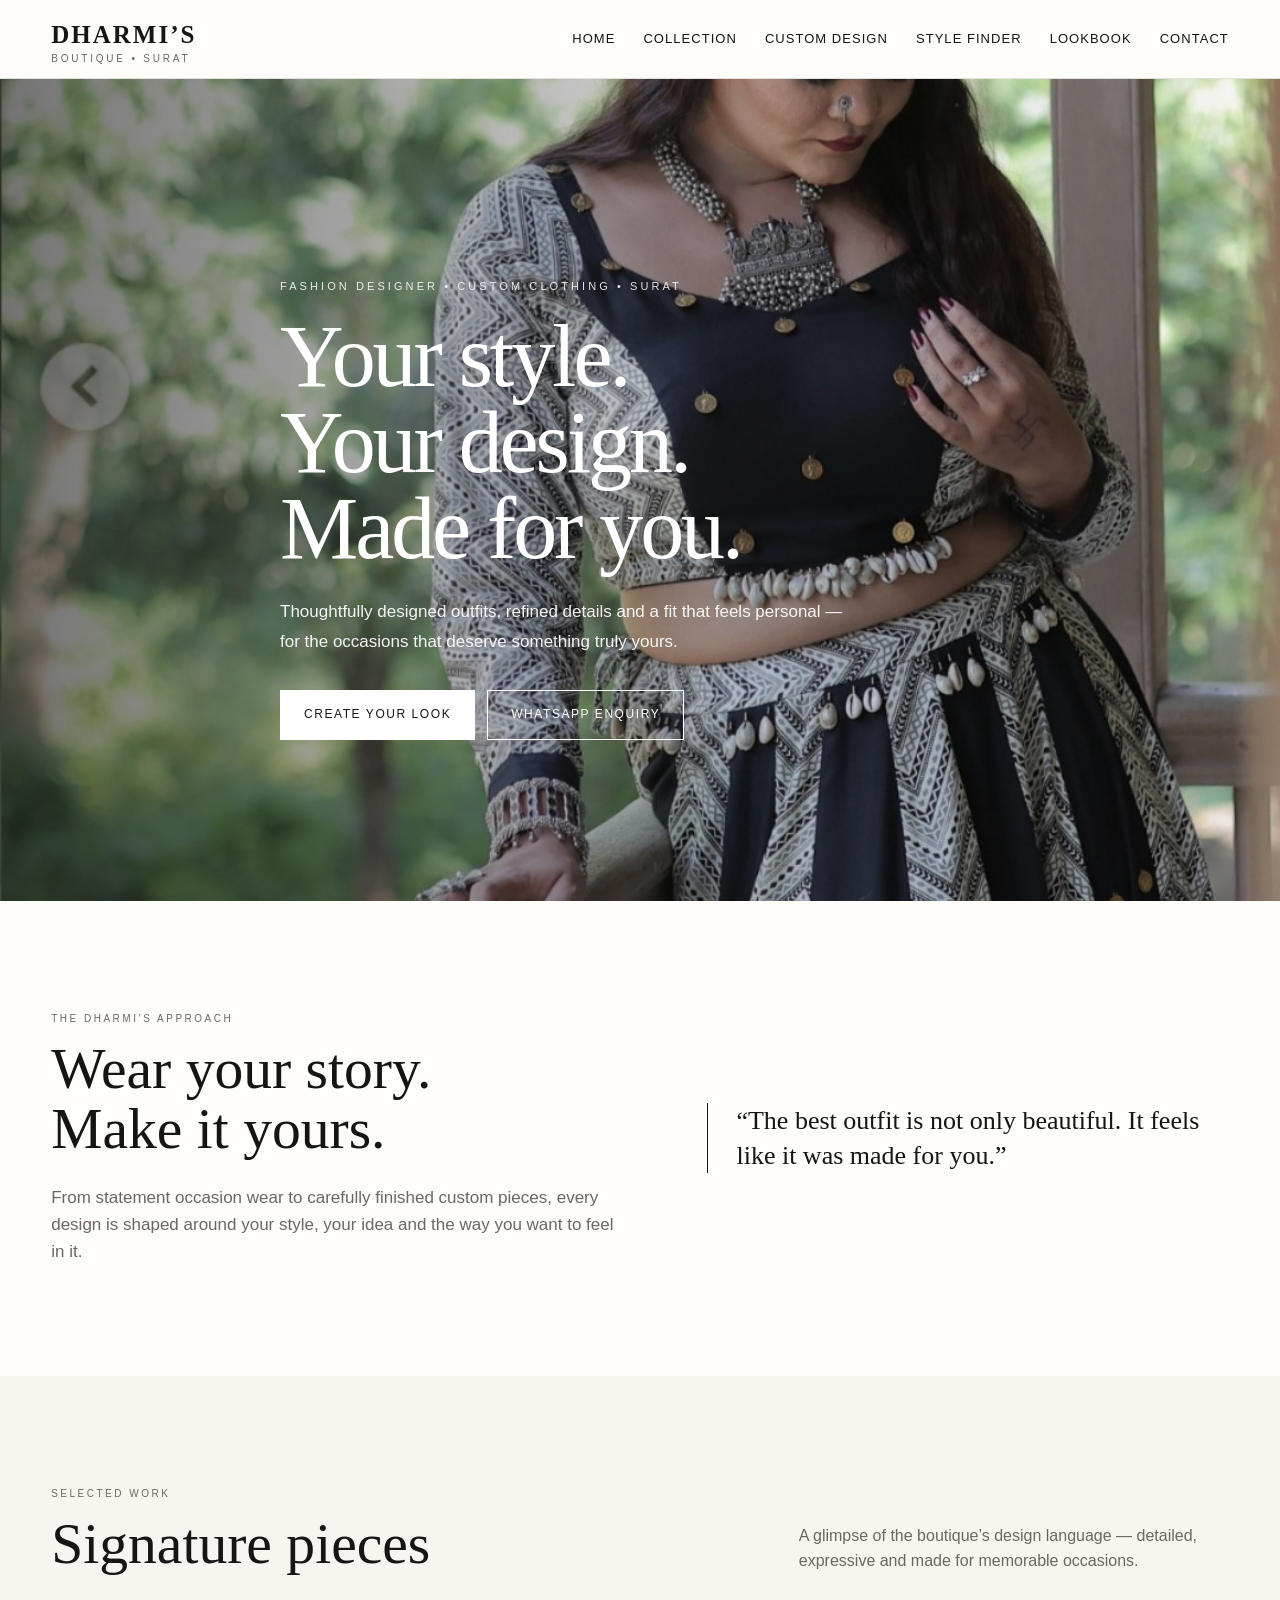
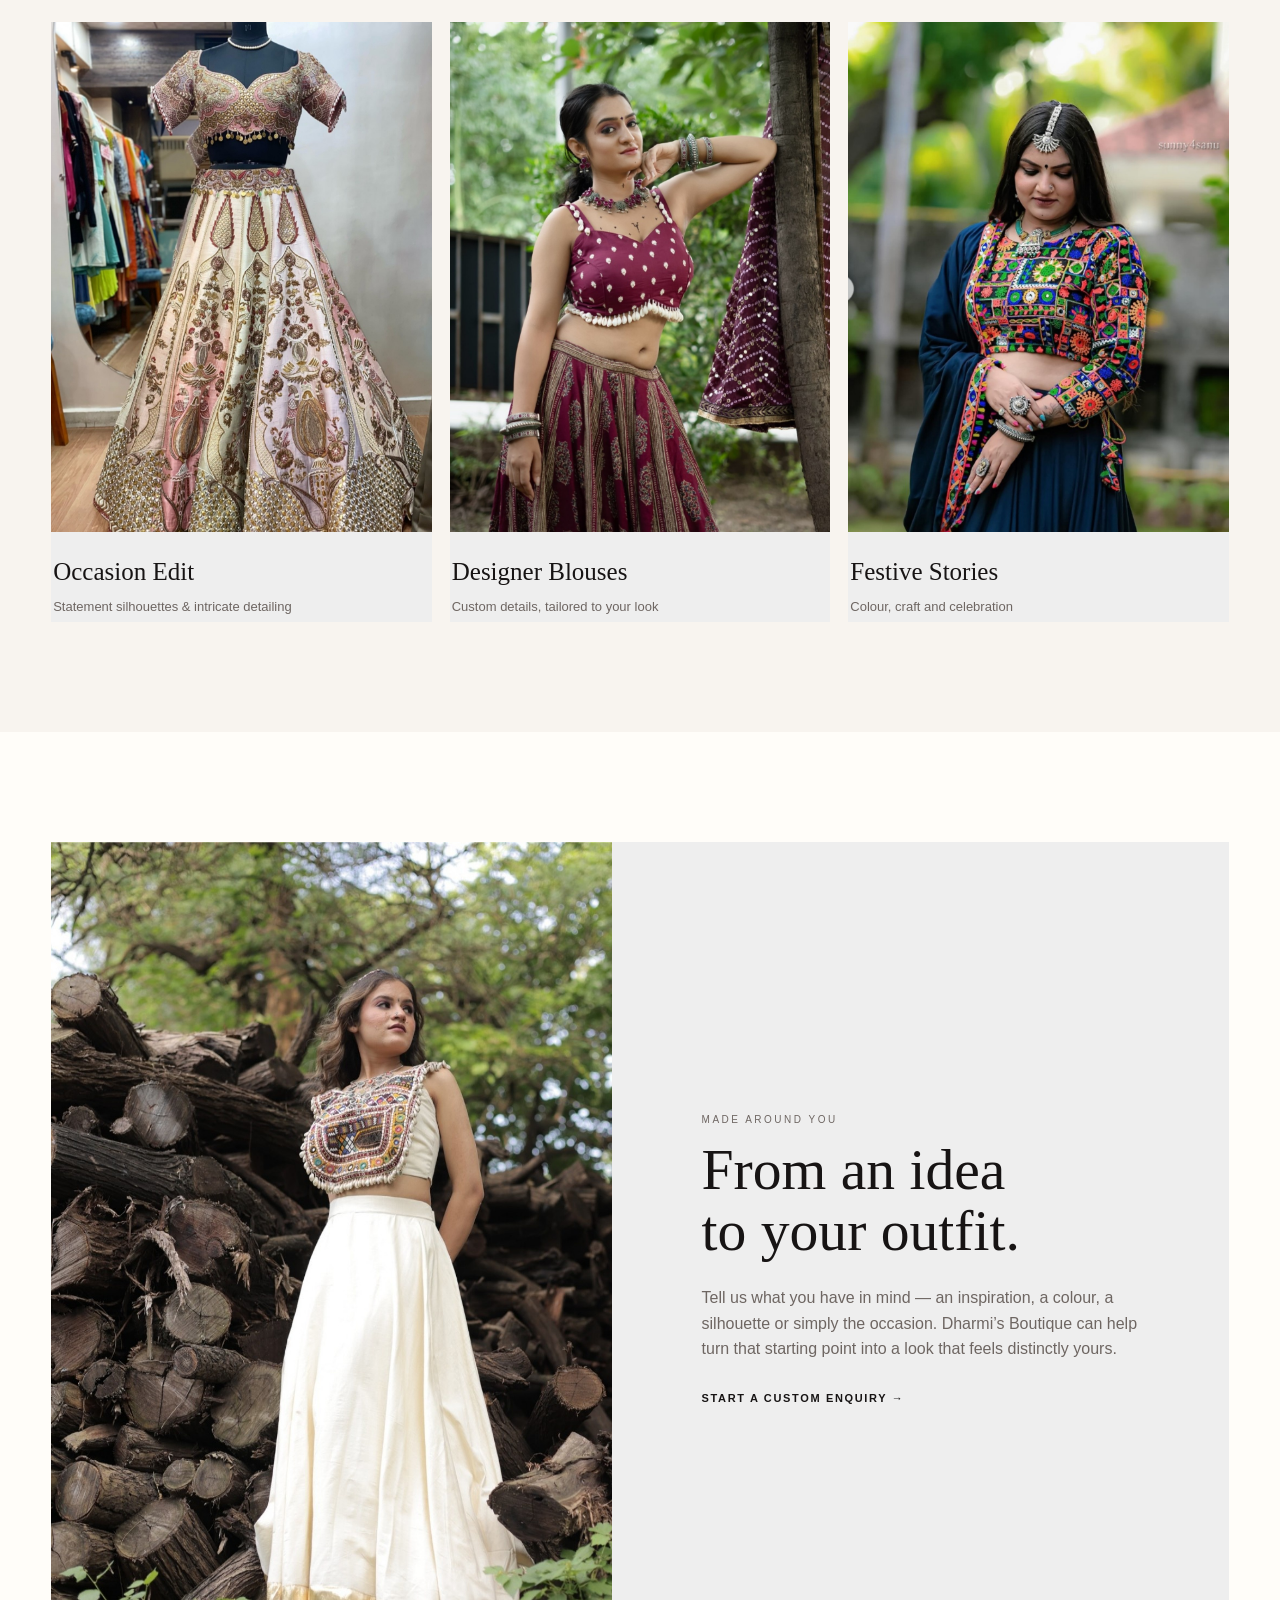
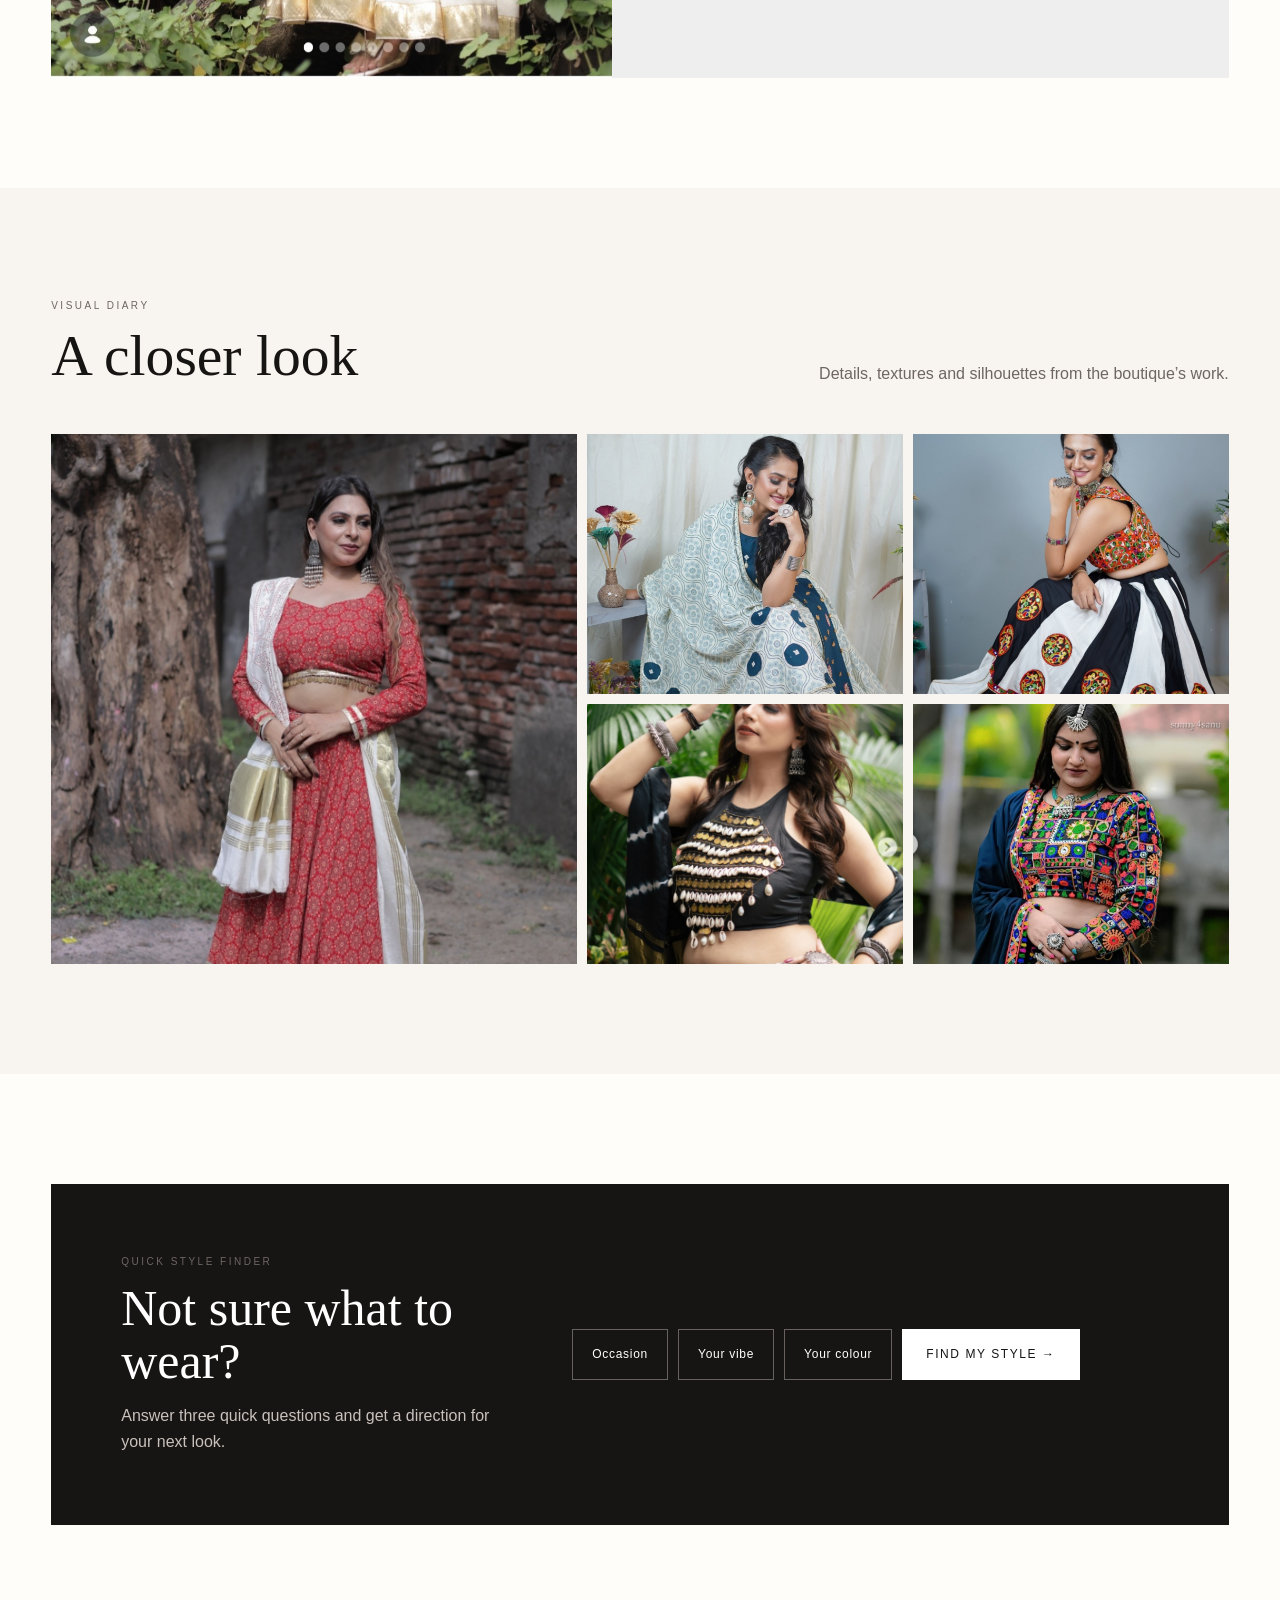
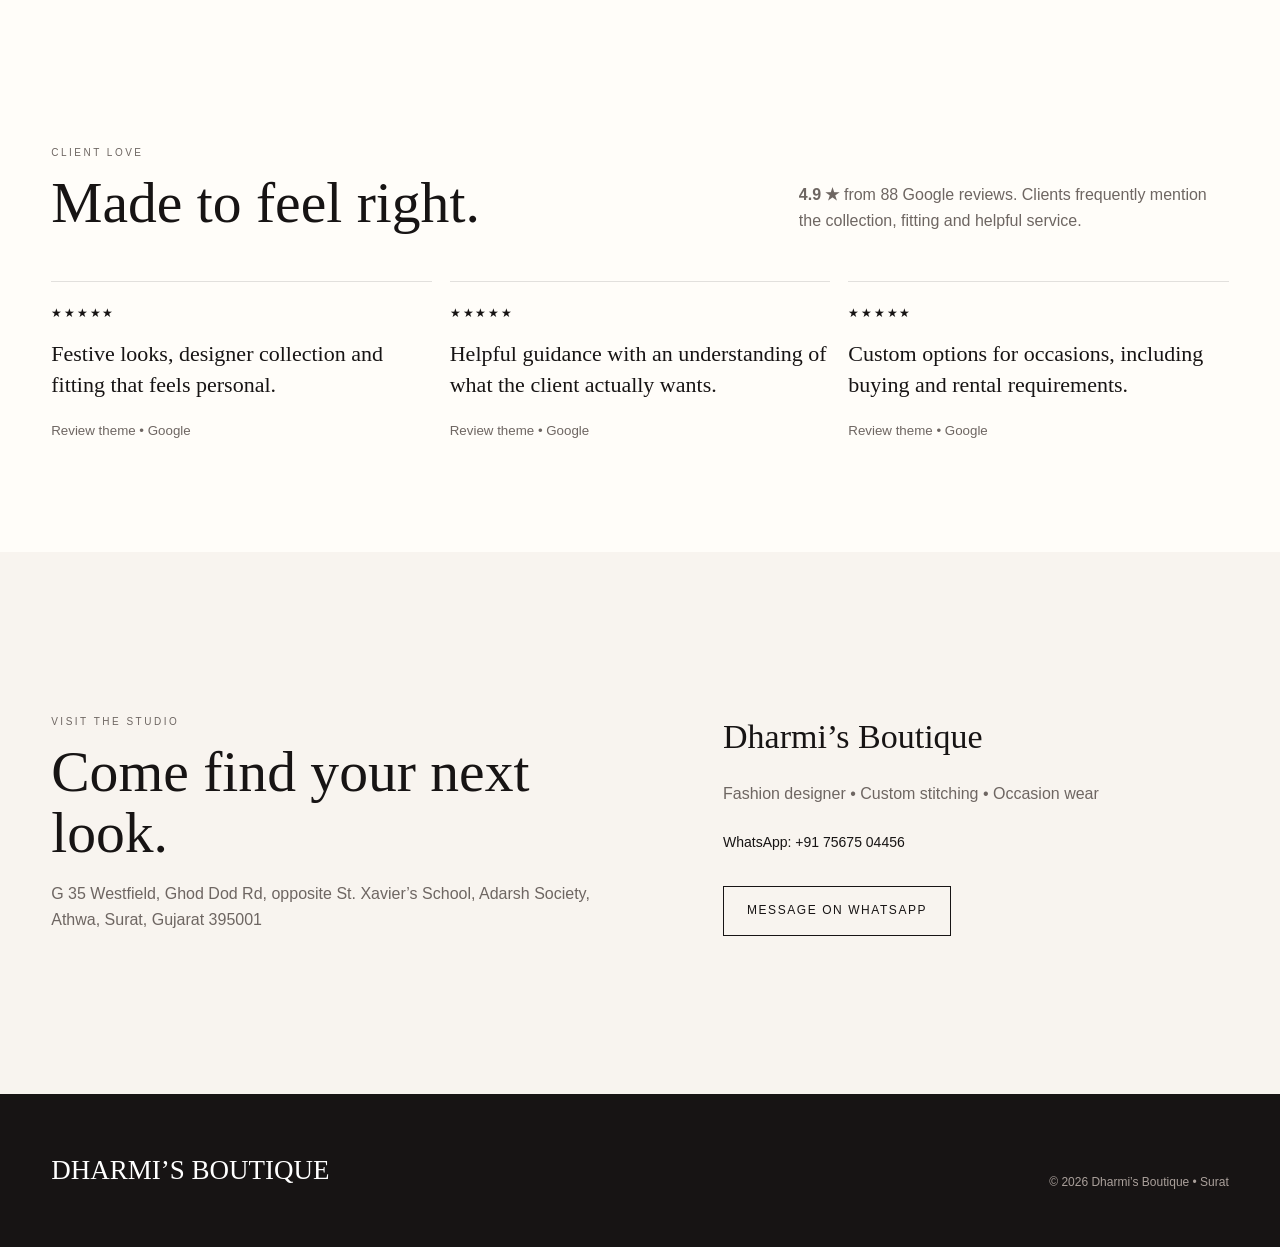
==== commit a9200a3c: "Add files via upload" ====
--- a/index.html
+++ b/index.html
@@ -3,104 +3,131 @@
 <head>
 <meta charset="UTF-8">
 <meta name="viewport" content="width=device-width, initial-scale=1.0">
-<meta name="description" content="Dharmi's Boutique — designer fashion, custom outfits and personalised styling in Surat.">
-<title>Dharmi's Boutique | Your Style. Your Design.</title>
-<link rel="preconnect" href="https://fonts.googleapis.com">
-<link rel="preconnect" href="https://fonts.gstatic.com" crossorigin>
-<link href="https://fonts.googleapis.com/css2?family=DM+Sans:wght@400;500;600;700&family=Playfair+Display:wght@500;600;700&display=swap" rel="stylesheet">
+<title>Dharmi’s Boutique | Designer Studio</title>
+<meta name="description" content="Dharmi’s Boutique — custom clothing, designer occasion wear and made-for-you fashion in Surat.">
 <link rel="stylesheet" href="style.css">
 </head>
 <body>
 <header class="site-header">
-  <a class="brand" href="index.html"><span>Dharmi's</span><small>BOUTIQUE</small></a>
-  <button class="menu-btn" aria-label="Open menu" aria-expanded="false">☰</button>
-  <nav class="nav">
-    <a href="index.html">Home</a>
-    <a href="index.html#collection">Collection</a>
-    <a href="custom-design.html">Custom Design</a>
-    <a href="lookbook.html">Lookbook</a>
-    <a href="quiz.html">Style Finder</a>
-    <a class="nav-cta" href="https://wa.me/917567504456?text=Hi%20Dharmi's%20Boutique%2C%20I%20would%20like%20to%20know%20more." target="_blank" rel="noopener">WhatsApp</a>
-  </nav>
+  <div class="container navbar">
+    <a class="logo" href="index.html">DHARMI’S<span>BOUTIQUE • SURAT</span></a>
+    <button class="menu-toggle" aria-label="Open menu" aria-expanded="false">☰</button>
+    <nav class="nav-links">
+      <a href="index.html">Home</a>
+      <a href="#collection">Collection</a>
+      <a href="custom-design.html">Custom Design</a>
+      <a href="quiz.html">Style Finder</a>
+      <a href="lookbook.html">Lookbook</a>
+      <a href="#contact">Contact</a>
+    </nav>
+  </div>
 </header>
 
 <main>
-<section class="hero premium-hero">
-  <div class="hero-copy">
-    <p class="eyebrow">FASHION DESIGNER · SURAT</p>
-    <h1>Wear your<br><em>story.</em><br>Make it yours.</h1>
-    <p class="hero-text">Custom-designed outfits, thoughtful details and a fit created around you.</p>
-    <div class="hero-actions">
-      <a class="btn primary" href="custom-design.html">Create Your Look</a>
-      <a class="btn secondary" href="lookbook.html">Explore Lookbook</a>
-    </div>
-    <div class="trust"><strong>4.9 ★</strong><span>88 Google reviews</span><span>·</span><span>Custom design & fitting</span></div>
-  </div>
-  <div class="hero-art">
-    <div class="hero-image"><img src="hero.jpg" alt="Dharmi's Boutique designer outfit"></div>
-    <div class="floating-note">Designed around <b>you.</b></div>
-  </div>
-</section>
-
-<section class="intro section">
-  <p class="eyebrow">THE DHARMI'S APPROACH</p>
-  <h2>Not just an outfit.<br><em>A look made for you.</em></h2>
-  <div class="intro-grid">
-    <p>From statement occasion wear to personalised custom outfits, Dharmi's Boutique brings together design, detail and fitting — so your outfit feels as special as the moment.</p>
-    <div class="feature-list">
-      <div><b>01</b><span>Personalised design</span></div>
-      <div><b>02</b><span>Thoughtful fitting</span></div>
-      <div><b>03</b><span>Designer occasion wear</span></div>
+<section class="hero">
+  <div class="hero-media"><img src="images/hero.jpg" alt="Dharmi’s Boutique fashion design"></div>
+  <div class="container hero-content fade-up">
+    <div class="eyebrow">Fashion Designer • Custom Clothing • Surat</div>
+    <h1>Your style.<br>Your design.<br>Made for you.</h1>
+    <p>Thoughtfully designed outfits, refined details and a fit that feels personal — for the occasions that deserve something truly yours.</p>
+    <div class="actions">
+      <a class="btn btn-light" href="custom-design.html">Create Your Look</a>
+      <a class="btn btn-ghost" href="https://wa.me/917567504456?text=Hi%20Dharmi%E2%80%99s%20Boutique%2C%20I%E2%80%99d%20like%20to%20discuss%20a%20custom%20outfit.">WhatsApp Enquiry</a>
     </div>
   </div>
 </section>
 
-<section id="collection" class="section collection">
-  <div class="section-head">
-    <div><p class="eyebrow">DISCOVER</p><h2>Designer Collection</h2></div>
-    <a href="lookbook.html" class="text-link">View lookbook →</a>
-  </div>
-  <div class="collection-grid">
-    <a class="collection-card" href="lookbook.html"><img src="lehenga-display.jpg" alt="Hand embroidered lehenga"><div><span>01</span><h3>Lehengas</h3><p>Statement silhouettes for celebrations.</p></div></a>
-    <a class="collection-card" href="lookbook.html"><img src="blouse-maroon.jpg" alt="Embroidered blouse"><div><span>02</span><h3>Custom Blouses</h3><p>Intricate details, designed around your fit.</p></div></a>
-    <a class="collection-card" href="lookbook.html"><img src="navratri-blue.jpg" alt="Designer festive outfit"><div><span>03</span><h3>Designer Looks</h3><p>Personalised outfits for every occasion.</p></div></a>
+<section class="section">
+  <div class="container intro">
+    <div class="intro-copy">
+      <div class="kicker">The Dharmi’s Approach</div>
+      <h2>Wear your story.<br>Make it yours.</h2>
+      <p>From statement occasion wear to carefully finished custom pieces, every design is shaped around your style, your idea and the way you want to feel in it.</p>
+    </div>
+    <div class="intro-note">“The best outfit is not only beautiful. It feels like it was made for you.”</div>
   </div>
 </section>
 
-<section class="editorial section">
-  <div class="editorial-copy"><p class="eyebrow">MADE TO BE YOURS</p><h2>From an idea<br>to a <em>signature look.</em></h2><p>Tell us the occasion, silhouette and mood. We'll turn your vision into a look worth remembering.</p><a class="btn primary" href="custom-design.html">Start a Custom Enquiry</a></div>
-  <div class="editorial-image"><img src="tribal.jpg" alt="Tribal mirror-work designer outfit"><span>DETAIL · CRAFT · CHARACTER</span></div>
-</section>
-
-<section class="gallery-strip section">
-  <div class="section-head"><div><p class="eyebrow">A GLIMPSE</p><h2>Designed to be noticed.</h2></div><a href="lookbook.html" class="text-link">See more →</a></div>
-  <div class="gallery-grid">
-    <img src="red.jpg" alt="Red festive designer outfit">
-    <img src="whitegold.jpg" alt="White and gold designer outfit">
-    <img src="custom-dress.jpg" alt="Custom dress design">
-    <img src="blackwhite.jpg" alt="Black and white festive outfit">
+<section class="section section-soft" id="collection">
+  <div class="container">
+    <div class="section-head">
+      <div><div class="kicker">Selected Work</div><h2>Signature pieces</h2></div>
+      <p>A glimpse of the boutique’s design language — detailed, expressive and made for memorable occasions.</p>
+    </div>
+    <div class="collection-grid">
+      <article class="card"><img src="images/lehenga-display.jpg" alt="Hand-embroidered lehenga"><div class="card-info"><h3>Occasion Edit</h3><p>Statement silhouettes & intricate detailing</p></div></article>
+      <article class="card"><img src="images/blouse-maroon.jpg" alt="Maroon designer outfit"><div class="card-info"><h3>Designer Blouses</h3><p>Custom details, tailored to your look</p></div></article>
+      <article class="card"><img src="images/navratri-blue.jpg" alt="Embroidered festive outfit"><div class="card-info"><h3>Festive Stories</h3><p>Colour, craft and celebration</p></div></article>
+    </div>
   </div>
 </section>
 
-<section class="finder section">
-  <div><p class="eyebrow">NOT SURE WHAT TO WEAR?</p><h2>Find a look that<br><em>feels like you.</em></h2><p>Choose your occasion, silhouette and mood to get a personalised style direction.</p><a class="btn primary" href="quiz.html">Try Style Finder</a></div>
-  <div class="finder-box"><span>STYLE FINDER</span><strong>Occasion × Silhouette × Mood</strong><small>Quick · Personal · Easy to enquire</small></div>
-</section>
-
-<section class="reviews section">
-  <div class="section-head"><div><p class="eyebrow">CLIENT LOVE</p><h2>What people notice</h2></div><div class="rating">4.9 <span>★</span></div></div>
-  <div class="review-grid">
-    <div class="review"><span>★★★★★</span><p>Beautiful designer collection and very good fitting.</p><small>Google review theme · Demo</small></div>
-    <div class="review"><span>★★★★★</span><p>Helpful management with a good understanding of clients' needs.</p><small>Google review theme · Demo</small></div>
-    <div class="review"><span>★★★★★</span><p>Great options for festive and custom outfits.</p><small>Google review theme · Demo</small></div>
+<section class="section">
+  <div class="container editorial">
+    <img src="images/tribal.jpg" alt="Detailed mirror-work fashion design">
+    <div class="editorial-copy">
+      <div class="kicker">Made Around You</div>
+      <h2>From an idea<br>to your outfit.</h2>
+      <p>Tell us what you have in mind — an inspiration, a colour, a silhouette or simply the occasion. Dharmi’s Boutique can help turn that starting point into a look that feels distinctly yours.</p>
+      <a class="text-link" href="custom-design.html">Start a custom enquiry →</a>
+    </div>
   </div>
 </section>
 
-<section class="location section">
-  <div><p class="eyebrow">VISIT THE STUDIO</p><h2>Dharmi's Boutique</h2><p>G 35 Westfield, Ghod Dod Rd,<br>Opp. St. Xavier's School, Adarsh Society,<br>Athwa, Surat, Gujarat</p><div class="hero-actions"><a class="btn primary" href="https://www.google.com/maps/search/?api=1&query=Dharmi%27s%20Boutique%20G%2035%20Westfield%20Ghod%20Dod%20Road%20Surat" target="_blank" rel="noopener">Get Directions</a><a class="btn secondary" href="https://wa.me/917567504456" target="_blank" rel="noopener">WhatsApp Enquiry</a></div></div>
+<section class="section section-soft">
+  <div class="container">
+    <div class="section-head"><div><div class="kicker">Visual Diary</div><h2>A closer look</h2></div><p>Details, textures and silhouettes from the boutique’s work.</p></div>
+    <div class="gallery">
+      <img src="images/red.jpg" alt="Red designer outfit">
+      <img src="images/whitegold.jpg" alt="Blue and white outfit">
+      <img src="images/custom-dress.jpg" alt="Custom black and white outfit">
+      <img src="images/blackwhite.jpg" alt="Black and gold detailed outfit">
+      <img src="images/navratri-blue.jpg" alt="Festive embroidered outfit">
+    </div>
+  </div>
+</section>
+
+<section class="section">
+  <div class="container finder">
+    <div><div class="kicker">Quick Style Finder</div><h2>Not sure what to wear?</h2><p>Answer three quick questions and get a direction for your next look.</p></div>
+    <div><div class="finder-actions"><a class="pill" href="quiz.html">Occasion</a><a class="pill" href="quiz.html">Your vibe</a><a class="pill" href="quiz.html">Your colour</a><a class="btn btn-light" href="quiz.html">Find my style →</a></div></div>
+  </div>
+</section>
+
+<section class="section">
+  <div class="container">
+    <div class="section-head"><div><div class="kicker">Client Love</div><h2>Made to feel right.</h2></div><p><strong>4.9 ★</strong> from 88 Google reviews. Clients frequently mention the collection, fitting and helpful service.</p></div>
+    <div class="reviews">
+      <article class="review"><div class="stars">★★★★★</div><p>Festive looks, designer collection and fitting that feels personal.</p><small>Review theme • Google</small></article>
+      <article class="review"><div class="stars">★★★★★</div><p>Helpful guidance with an understanding of what the client actually wants.</p><small>Review theme • Google</small></article>
+      <article class="review"><div class="stars">★★★★★</div><p>Custom options for occasions, including buying and rental requirements.</p><small>Review theme • Google</small></article>
+    </div>
+  </div>
+</section>
+
+<section class="section section-soft" id="contact">
+  <div class="container location">
+    <div><div class="kicker">Visit The Studio</div><h2>Come find your next look.</h2><p style="color:var(--muted);margin-top:18px">G 35 Westfield, Ghod Dod Rd, opposite St. Xavier’s School, Adarsh Society, Athwa, Surat, Gujarat 395001</p></div>
+    <div class="location-box">
+      <h3>Dharmi’s Boutique</h3>
+      <p>Fashion designer • Custom stitching • Occasion wear</p>
+      <div class="contact-line">WhatsApp: +91 75675 04456</div>
+      <div class="actions"><a class="btn" href="https://wa.me/917567504456?text=Hi%20Dharmi%E2%80%99s%20Boutique%2C%20I%20want%20to%20visit%20or%20discuss%20an%20outfit.">Message on WhatsApp</a></div>
+    </div>
+  </div>
 </section>
 </main>
-<footer><div class="brand"><span>Dharmi's</span><small>BOUTIQUE</small></div><p>Designer fashion · Custom made · Surat</p><p>Demo website created by GLIME</p></footer>
-<script src="script.js"></script>
+
+<footer class="site-footer">
+  <div class="container footer-inner">
+    <div class="footer-brand">DHARMI’S BOUTIQUE</div>
+    <p>© 2026 Dharmi’s Boutique • Surat</p>
+  </div>
+</footer>
+<script>
+const menu=document.querySelector('.menu-toggle'), nav=document.querySelector('.nav-links');
+menu?.addEventListener('click',()=>{const open=nav.classList.toggle('open');menu.setAttribute('aria-expanded',open)});
+nav?.querySelectorAll('a').forEach(a=>a.addEventListener('click',()=>{nav.classList.remove('open');menu?.setAttribute('aria-expanded','false')}));
+</script>
 </body>
-</html>+</html>
--- a/style.css
+++ b/style.css
@@ -1,95 +1,92 @@
-*{box-sizing:border-box}
+*{box-sizing:border-box;margin:0;padding:0}
+:root{
+  --ink:#171414;--muted:#6e6662;--cream:#f8f4ef;--paper:#fffdf9;
+  --line:rgba(23,20,20,.12);--accent:#8b5d50;--accent-dark:#69443b;
+}
 html{scroll-behavior:smooth}
-body{margin:0;background:#f7f4ee;color:#173f3d;font-family:"DM Sans",sans-serif}
-a{color:inherit;text-decoration:none}
+body{font-family:Inter,Arial,sans-serif;background:var(--paper);color:var(--ink);line-height:1.6}
 img{display:block;max-width:100%}
-.site-header{height:78px;display:flex;align-items:center;justify-content:space-between;padding:0 6vw;border-bottom:1px solid #ddd8cd;background:rgba(247,244,238,.94);backdrop-filter:blur(12px);position:sticky;top:0;z-index:20}
-.brand{display:flex;flex-direction:column;line-height:.9;font-family:"Playfair Display",serif;font-size:27px}
-.brand small{font:600 8px "DM Sans";letter-spacing:4px;margin-top:7px}
-.nav{display:flex;align-items:center;gap:25px;font-size:13px}
-.nav a:hover,.text-link:hover{opacity:.65}
-.nav-cta{padding:11px 17px;border:1px solid #173f3d;border-radius:30px}
-.menu-btn{display:none;background:none;border:0;font-size:25px;color:#173f3d;cursor:pointer}
-.hero{min-height:calc(100vh - 78px);display:grid;grid-template-columns:1fr 1fr;align-items:center;padding:6vw 8vw;gap:6vw}
-.eyebrow{font-size:11px;letter-spacing:3px;font-weight:700;margin:0 0 18px}
-.hero h1,h2{font-family:"Playfair Display",serif;font-weight:500;line-height:1.05}
-.hero h1{font-size:clamp(50px,7vw,92px);margin:0}
-.hero h1 em,h2 em{font-weight:500;color:#a78a55}
-.hero-text{font-size:17px;line-height:1.7;max-width:560px;margin:28px 0}
-.hero-actions{display:flex;gap:12px;flex-wrap:wrap}
-.btn{display:inline-block;padding:14px 22px;border-radius:3px;font-weight:700;font-size:13px;transition:.2s}
-.btn:hover{transform:translateY(-2px)}
-.primary{background:#173f3d;color:#f7f4ee}
-.secondary{border:1px solid #173f3d}
-.trust{display:flex;gap:10px;align-items:center;margin-top:32px;font-size:12px;flex-wrap:wrap}
-.trust strong{font-size:16px}
-.hero-art{position:relative;display:flex;justify-content:center}
-.hero-image{width:min(510px,100%);height:650px;overflow:hidden;background:#ddd0bd;box-shadow:22px 22px 0 #d5c8b5}
-.hero-image img{width:100%;height:100%;object-fit:cover;object-position:center}
-.floating-note{position:absolute;right:-18px;bottom:42px;background:#173f3d;color:#fff;padding:18px 22px;font-size:12px;box-shadow:8px 8px 0 #a78a55}
-.section{padding:100px 8vw}
-.intro{background:#173f3d;color:#f7f4ee}
-.intro h2,.finder h2{font-size:clamp(42px,5vw,70px);margin:0 0 45px}
-.intro-grid{display:grid;grid-template-columns:1fr 1fr;gap:8vw}
-.intro-grid>p{font-size:18px;line-height:1.8;max-width:520px}
-.feature-list div{display:flex;gap:25px;padding:20px 0;border-bottom:1px solid #42625f}
-.feature-list b{color:#b99d6a}
-.feature-list span{font-family:"Playfair Display";font-size:24px}
-.section-head{display:flex;justify-content:space-between;align-items:end;margin-bottom:40px}
-.section h2{font-size:clamp(38px,5vw,62px);margin:0}
-.text-link{font-weight:700;font-size:13px}
+a{text-decoration:none;color:inherit}
+.container{width:min(1180px,92%);margin:auto}
+.site-header{position:sticky;top:0;z-index:50;background:rgba(255,253,249,.9);backdrop-filter:blur(16px);border-bottom:1px solid var(--line)}
+.navbar{min-height:78px;display:flex;align-items:center;justify-content:space-between;gap:28px}
+.logo{font-family:Georgia,serif;font-size:25px;letter-spacing:.08em;font-weight:700}
+.logo span{display:block;font:10px Inter,Arial,sans-serif;letter-spacing:.28em;color:var(--muted);margin-top:-2px}
+.nav-links{display:flex;align-items:center;gap:28px;font-size:13px;letter-spacing:.08em;text-transform:uppercase}
+.nav-links a{position:relative;padding:8px 0}
+.nav-links a:after{content:"";position:absolute;left:0;bottom:2px;width:0;height:1px;background:var(--ink);transition:.3s}
+.nav-links a:hover:after{width:100%}
+.menu-toggle{display:none;background:none;border:0;font-size:26px;cursor:pointer}
+.hero{min-height:calc(100vh - 78px);position:relative;display:grid;align-items:end;overflow:hidden;background:#ddd}
+.hero-media{position:absolute;inset:0}
+.hero-media img{width:100%;height:100%;object-fit:cover;object-position:center}
+.hero:after{content:"";position:absolute;inset:0;background:linear-gradient(90deg,rgba(0,0,0,.55),rgba(0,0,0,.12) 62%,rgba(0,0,0,.03))}
+.hero-content{position:relative;z-index:2;color:white;padding:clamp(70px,10vw,130px) 0 90px;max-width:720px}
+.eyebrow{text-transform:uppercase;letter-spacing:.28em;font-size:11px;margin-bottom:18px;opacity:.88}
+.hero h1{font-family:Georgia,serif;font-weight:400;font-size:clamp(48px,7vw,88px);line-height:.98;letter-spacing:-.035em;margin-bottom:24px}
+.hero p{font-size:17px;max-width:570px;line-height:1.8;opacity:.94}
+.actions{display:flex;gap:12px;flex-wrap:wrap;margin-top:32px}
+.btn{display:inline-flex;align-items:center;justify-content:center;min-height:50px;padding:0 23px;border:1px solid currentColor;font-size:12px;text-transform:uppercase;letter-spacing:.13em;transition:.25s}
+.btn-light{background:#fff;color:#171414;border-color:#fff}
+.btn-light:hover{background:transparent;color:#fff}
+.btn-ghost{color:#fff;background:transparent}
+.btn-ghost:hover{background:#fff;color:#171414}
+.section{padding:110px 0}
+.section-soft{background:var(--cream)}
+.section-head{display:flex;justify-content:space-between;align-items:end;gap:30px;margin-bottom:48px}
+.kicker{text-transform:uppercase;letter-spacing:.25em;font-size:10px;color:var(--muted);margin-bottom:12px}
+.section h2{font-family:Georgia,serif;font-weight:400;font-size:clamp(35px,4.5vw,58px);line-height:1.05}
+.section-head p{max-width:430px;color:var(--muted)}
+.intro{display:grid;grid-template-columns:1.05fr .95fr;gap:80px;align-items:center}
+.intro-copy p{font-size:17px;color:var(--muted);margin-top:24px;max-width:620px}
+.intro-note{border-left:1px solid var(--ink);padding-left:28px;font-family:Georgia,serif;font-size:26px;line-height:1.35}
 .collection-grid{display:grid;grid-template-columns:repeat(3,1fr);gap:18px}
-.collection-card{min-height:500px;position:relative;overflow:hidden;background:#ddd0bd}
-.collection-card img{position:absolute;inset:0;width:100%;height:100%;object-fit:cover;transition:transform .5s}
-.collection-card:hover img{transform:scale(1.04)}
-.collection-card:after{content:"";position:absolute;inset:0;background:linear-gradient(transparent 35%,rgba(15,37,35,.86))}
-.collection-card>div{position:absolute;left:28px;right:28px;bottom:25px;z-index:2;color:#fff}
-.collection-card span{font-size:11px;letter-spacing:2px}
-.collection-card h3{font:500 34px "Playfair Display";margin:10px 0}
-.collection-card p{font-size:13px;margin:0}
-.editorial{display:grid;grid-template-columns:.85fr 1.15fr;gap:6vw;align-items:center;background:#eee8de}
-.editorial-copy p{line-height:1.7;max-width:520px}
-.editorial-copy h2{font-size:clamp(42px,5vw,68px);margin:0 0 25px}
-.editorial-image{height:600px;position:relative;overflow:hidden}
-.editorial-image img{width:100%;height:100%;object-fit:cover}
-.editorial-image span{position:absolute;left:24px;bottom:22px;background:#173f3d;color:#fff;padding:10px 13px;font-size:10px;letter-spacing:2px}
-.gallery-strip{background:#f7f4ee}
-.gallery-grid{display:grid;grid-template-columns:1.2fr .8fr .8fr 1.1fr;gap:14px;align-items:stretch}
-.gallery-grid img{width:100%;height:310px;object-fit:cover}
-.finder{background:#e8dfd0;display:grid;grid-template-columns:1.2fr .8fr;gap:8vw;align-items:center}
-.finder p{max-width:580px;line-height:1.7}
-.finder-box{min-height:280px;border:1px solid #a78a55;padding:38px;display:flex;flex-direction:column;justify-content:center;gap:15px;background:#f7f4ee}
-.finder-box span{font-size:10px;letter-spacing:3px;font-weight:700}
-.finder-box strong{font:500 34px "Playfair Display"}
-.finder-box small{font-size:12px}
-.reviews{background:#fff}
-.rating{font-size:24px}.rating span,.review span{color:#a78a55}
-.review-grid{display:grid;grid-template-columns:repeat(3,1fr);gap:18px}
-.review{padding:30px;border:1px solid #ded8ce;min-height:190px}
-.review p{font-family:"Playfair Display";font-size:21px;line-height:1.4}
-.review small{font-size:10px;color:#777}
-.location{background:#d8e1dc}.location p{line-height:1.8}
-footer{padding:45px 8vw;display:flex;justify-content:space-between;align-items:center;gap:20px;flex-wrap:wrap;background:#102f2d;color:#f7f4ee}
-footer p{font-size:11px;opacity:.75}
-.quiz-wrap{max-width:850px;margin:auto}
-.quiz-card{background:#fff;padding:40px;border:1px solid #ded8ce}
-.question{margin-bottom:35px}.question h3{font:500 28px "Playfair Display"}
-.options{display:flex;flex-wrap:wrap;gap:10px}
-.options button{padding:13px 18px;border:1px solid #cfc7b9;background:#f7f4ee;border-radius:2px;cursor:pointer;color:#173f3d}
-.options button.active{background:#173f3d;color:#fff}
-.result{margin-top:30px;padding:25px;background:#e8dfd0;display:none}
-.form-grid{display:grid;grid-template-columns:1fr 1fr;gap:15px}
-.input,textarea,select{width:100%;padding:14px;border:1px solid #cfc7b9;background:#fff;font:inherit}
-.full{grid-column:1/-1}textarea{min-height:120px}
-.lookbook-frame{min-height:65vh;background:#fff;border:1px solid #ddd8cd;padding:30px}
-.glime-status{padding:12px 16px;background:#e8dfd0;font-size:12px;margin-bottom:20px}
+.card{position:relative;overflow:hidden;background:#eee}
+.card img{width:100%;height:510px;object-fit:cover;transition:transform .7s ease}
+.card:hover img{transform:scale(1.035)}
+.card-info{padding:20px 2px 4px}
+.card-info h3{font-family:Georgia,serif;font-size:25px;font-weight:400}
+.card-info p{font-size:13px;color:var(--muted);margin-top:5px}
+.editorial{display:grid;grid-template-columns:1fr 1.1fr;min-height:650px;background:#eee}
+.editorial img{width:100%;height:100%;object-fit:cover}
+.editorial-copy{padding:clamp(45px,7vw,100px);display:flex;flex-direction:column;justify-content:center}
+.editorial-copy h2{margin-bottom:24px}
+.editorial-copy p{color:var(--muted);max-width:500px;font-size:16px}
+.text-link{margin-top:28px;text-transform:uppercase;letter-spacing:.15em;font-size:11px;font-weight:600}
+.gallery{display:grid;grid-template-columns:1.25fr .75fr .75fr;grid-template-rows:260px 260px;gap:10px}
+.gallery img{width:100%;height:100%;object-fit:cover}
+.gallery img:first-child{grid-row:span 2}
+.finder{background:#171414;color:#fff;padding:70px;display:grid;grid-template-columns:.8fr 1.2fr;gap:60px;align-items:center}
+.finder h2{font-family:Georgia,serif;font-size:50px;font-weight:400;line-height:1.05}
+.finder p{color:#c9c1bc;margin-top:16px}
+.finder-actions{display:flex;flex-wrap:wrap;gap:10px}
+.pill{border:1px solid #69615d;padding:15px 19px;color:#fff;background:transparent;cursor:pointer;font-size:12px;letter-spacing:.06em;transition:.2s}
+.pill:hover,.pill.active{background:#fff;color:#171414;border-color:#fff}
+.reviews{display:grid;grid-template-columns:repeat(3,1fr);gap:18px}
+.review{border-top:1px solid var(--line);padding-top:22px}
+.stars{letter-spacing:.15em;font-size:12px}
+.review p{font-family:Georgia,serif;font-size:22px;line-height:1.4;margin:16px 0}
+.review small{color:var(--muted)}
+.location{display:grid;grid-template-columns:1fr 1fr;gap:70px;align-items:center}
+.location-box{background:var(--cream);padding:48px}
+.location-box h3{font-family:Georgia,serif;font-size:34px;font-weight:400}
+.location-box p{color:var(--muted);margin:16px 0 25px}
+.contact-line{margin-top:12px;font-size:14px}
+.site-footer{background:#171414;color:#fff;padding:55px 0}
+.footer-inner{display:flex;justify-content:space-between;gap:30px;align-items:end}
+.footer-inner p{color:#aaa09b;font-size:12px}
+.footer-brand{font-family:Georgia,serif;font-size:27px}
+.fade-up{animation:fadeUp .8s ease both}
+@keyframes fadeUp{from{opacity:0;transform:translateY(18px)}to{opacity:1;transform:none}}
 @media(max-width:800px){
-.site-header{padding:0 5vw}.menu-btn{display:block}.nav{display:none}
-.nav.open{display:flex;position:absolute;top:78px;left:0;right:0;background:#f7f4ee;padding:20px 7vw;flex-direction:column;align-items:flex-start;gap:18px;border-bottom:1px solid #ddd8cd;box-shadow:0 8px 20px rgba(23,63,61,.08)}
-.hero{grid-template-columns:1fr;padding:55px 7vw}.hero-art{margin-top:35px}.hero-image{height:500px}
-.intro-grid,.finder,.collection-grid,.review-grid,.editorial{grid-template-columns:1fr}
-.section{padding:70px 7vw}.section-head{align-items:start;gap:20px;flex-direction:column}
-.form-grid{grid-template-columns:1fr}.full{grid-column:auto}
-.gallery-grid{grid-template-columns:1fr 1fr}.gallery-grid img{height:240px}
-.editorial-image{height:500px}
+ .navbar{min-height:68px}.menu-toggle{display:block}
+ .nav-links{display:none;position:absolute;top:68px;left:0;right:0;background:rgba(255,253,249,.98);padding:18px 4%;border-bottom:1px solid var(--line);flex-direction:column;align-items:flex-start;gap:4px}
+ .nav-links.open{display:flex}.nav-links a{width:100%;padding:12px 0}
+ .hero{min-height:78vh}.hero-content{padding-bottom:55px}.hero h1{font-size:53px}
+ .section{padding:75px 0}.section-head{display:block}.section-head p{margin-top:18px}
+ .intro,.location,.editorial,.finder{grid-template-columns:1fr;gap:35px}
+ .intro-note{font-size:23px}.collection-grid,.reviews{grid-template-columns:1fr}
+ .card img{height:430px}.editorial{min-height:0}.editorial img{height:480px}
+ .finder{padding:42px 28px}.finder h2{font-size:40px}.gallery{grid-template-columns:1fr 1fr;grid-template-rows:260px 200px 200px}.gallery img:first-child{grid-row:span 2}
+ .location-box{padding:32px}.footer-inner{display:block}.footer-inner p{margin-top:12px}
 }
